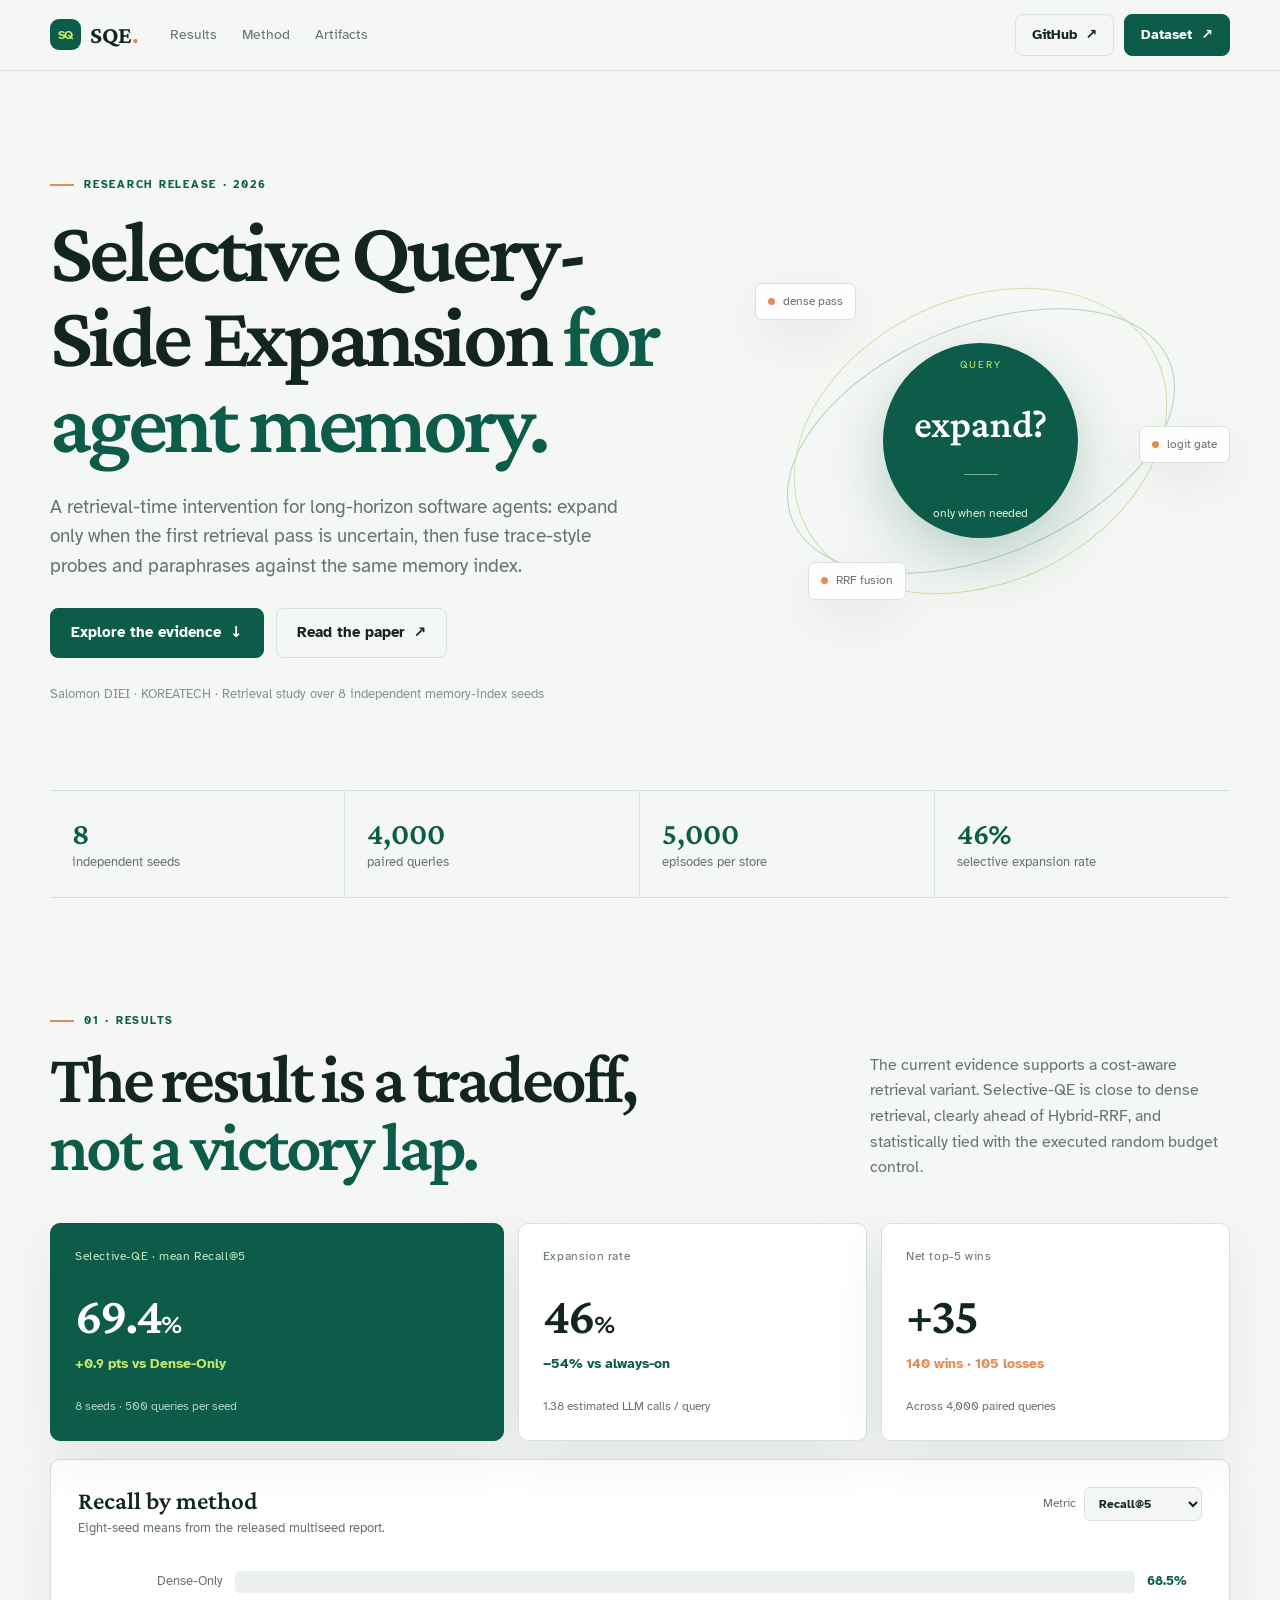
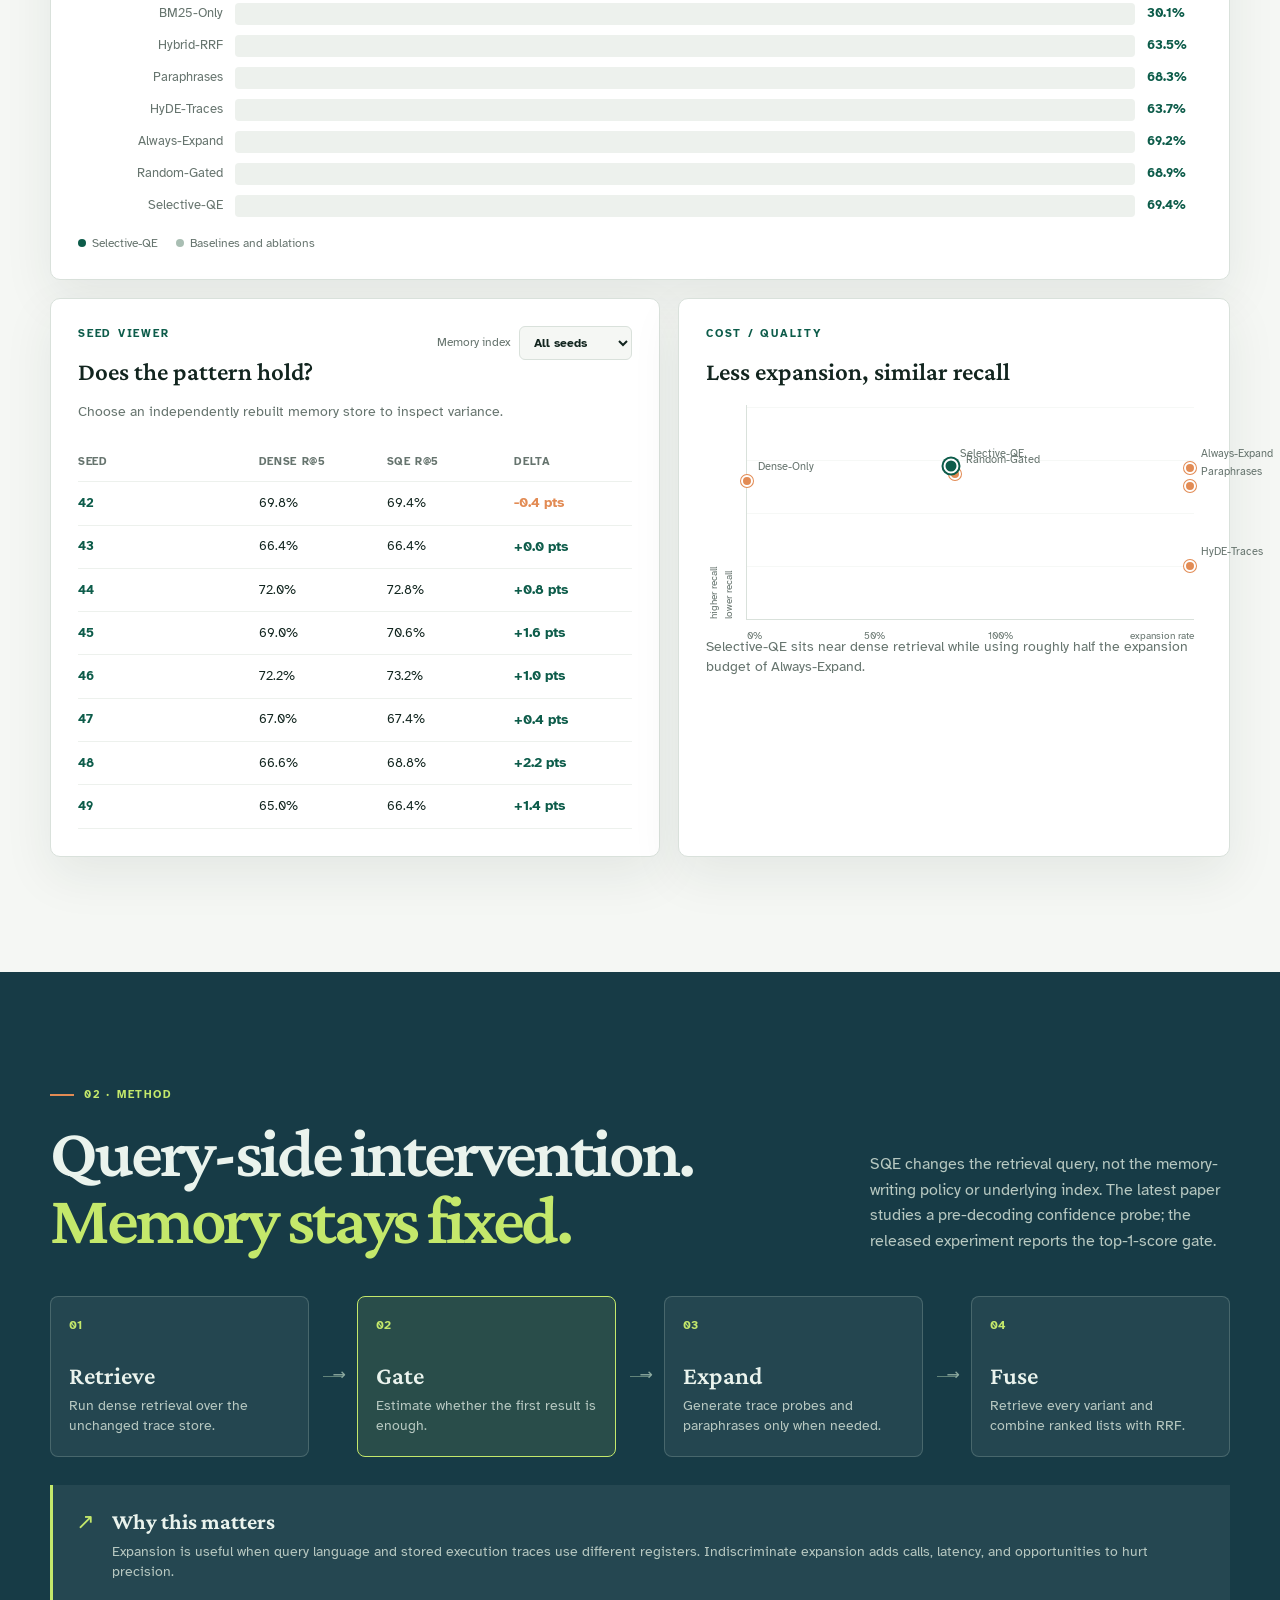
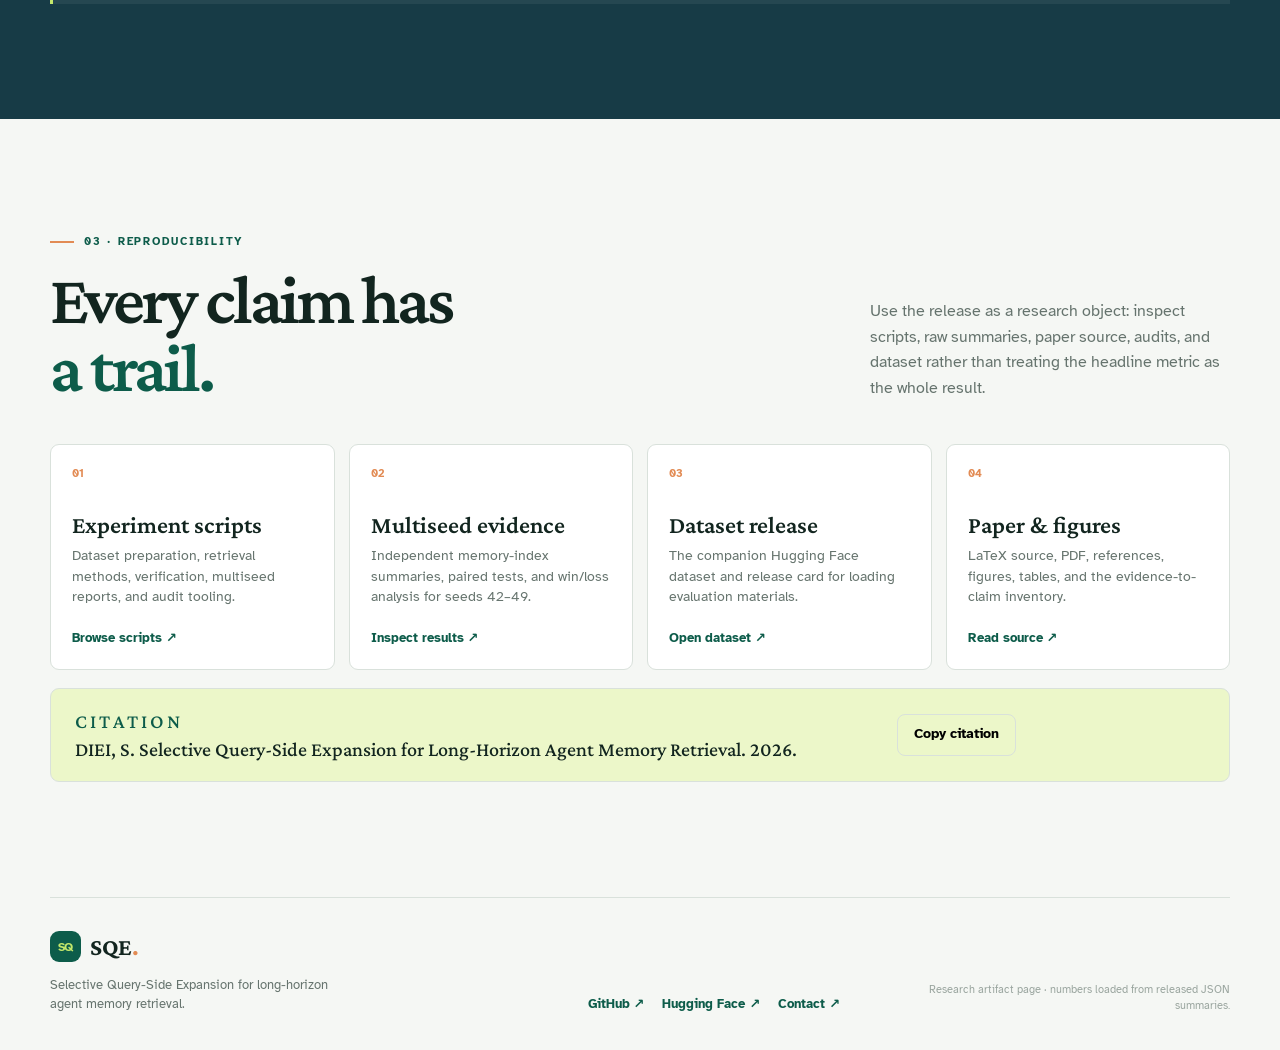
==== site/index.html @ 94b9aa63 "Add interactive SQE research page and release docs" ====
<!doctype html>
<html lang="en">
<head>
<meta charset="utf-8"><meta name="viewport" content="width=device-width, initial-scale=1">
<meta name="description" content="Interactive results for Selective Query-Side Expansion in long-horizon agent memory retrieval.">
<title>SQE — Selective Query-Side Expansion</title>
<link rel="preconnect" href="https://fonts.googleapis.com"><link rel="preconnect" href="https://fonts.gstatic.com" crossorigin>
<link href="https://fonts.googleapis.com/css2?family=Atkinson+Hyperlegible:wght@400;700&family=Crimson+Pro:wght@500;600;700&display=swap" rel="stylesheet"><link rel="stylesheet" href="./styles.css">
</head>
<body>
<header class="topbar"><a class="brand" href="#top"><span class="brand-mark">SQ</span><span>SQE<span class="brand-dot">.</span></span></a><nav class="nav" aria-label="Primary navigation"><a href="#results">Results</a><a href="#method">Method</a><a href="#artifacts">Artifacts</a></nav><div class="top-actions"><a class="button button-quiet" href="https://github.com/Salomondiei08/sqe-experiment" target="_blank" rel="noreferrer">GitHub <span>↗</span></a><a class="button button-solid" href="https://huggingface.co/datasets/TheReinventGuy/sqe-experiment" target="_blank" rel="noreferrer">Dataset <span>↗</span></a></div></header>
<main id="top">
<section class="hero section-shell"><div class="hero-copy"><p class="eyebrow"><span class="eyebrow-line"></span>RESEARCH RELEASE · 2026</p><h1>Selective Query-Side Expansion <em>for agent memory.</em></h1><p class="hero-lede">A retrieval-time intervention for long-horizon software agents: expand only when the first retrieval pass is uncertain, then fuse trace-style probes and paraphrases against the same memory index.</p><div class="hero-actions"><a class="button button-solid button-large" href="#results">Explore the evidence <span>↓</span></a><a class="button button-outline button-large" href="./assets/sqe-paper.pdf" target="_blank">Read the paper <span>↗</span></a></div><p class="author-line">Salomon DIEI · KOREATECH · Retrieval study over 8 independent memory-index seeds</p></div><div class="hero-visual" aria-label="SQE method overview"><div class="visual-orbit orbit-one"></div><div class="visual-orbit orbit-two"></div><div class="visual-core"><span class="core-kicker">QUERY</span><strong>expand?</strong><span class="core-rule"></span><span class="core-answer">only when needed</span></div><div class="signal signal-a"><span class="signal-dot"></span>dense pass</div><div class="signal signal-b"><span class="signal-dot"></span>logit gate</div><div class="signal signal-c"><span class="signal-dot"></span>RRF fusion</div></div></section>
<section class="evidence-strip section-shell" aria-label="Study facts"><div><strong>8</strong><span>independent seeds</span></div><div><strong>4,000</strong><span>paired queries</span></div><div><strong>5,000</strong><span>episodes per store</span></div><div><strong>46%</strong><span>selective expansion rate</span></div></section>
<section id="results" class="section-shell section-block"><div class="section-heading"><div><p class="eyebrow"><span class="eyebrow-line"></span>01 · RESULTS</p><h2>The result is a tradeoff,<br><em>not a victory lap.</em></h2></div><p class="section-note">The current evidence supports a cost-aware retrieval variant. Selective-QE is close to dense retrieval, clearly ahead of Hybrid-RRF, and statistically tied with the executed random budget control.</p></div><div class="result-grid"><article class="metric-card metric-featured"><div class="metric-label">Selective-QE · mean Recall@5</div><div class="metric-value">69.4<span>%</span></div><div class="metric-delta">+0.9 pts vs Dense-Only</div><div class="metric-foot">8 seeds · 500 queries per seed</div></article><article class="metric-card"><div class="metric-label">Expansion rate</div><div class="metric-value">46<span>%</span></div><div class="metric-delta green">−54% vs always-on</div><div class="metric-foot">1.38 estimated LLM calls / query</div></article><article class="metric-card"><div class="metric-label">Net top-5 wins</div><div class="metric-value">+35</div><div class="metric-delta">140 wins · 105 losses</div><div class="metric-foot">Across 4,000 paired queries</div></article></div><div class="chart-card"><div class="chart-toolbar"><div><h3>Recall by method</h3><p>Eight-seed means from the released multiseed report.</p></div><label class="select-label" for="metric-select">Metric<select id="metric-select"><option value="recall@5">Recall@5</option><option value="recall@1">Recall@1</option><option value="recall@10">Recall@10</option><option value="mrr">MRR</option></select></label></div><div id="method-chart" class="method-chart" role="img" aria-label="Method comparison chart"></div><div class="chart-legend"><span><i class="legend-dot highlight"></i>Selective-QE</span><span><i class="legend-dot baseline"></i>Baselines and ablations</span></div></div><div class="split-grid"><article class="panel"><div class="panel-heading"><div><p class="eyebrow">SEED VIEWER</p><h3>Does the pattern hold?</h3></div><label class="select-label" for="seed-select">Memory index<select id="seed-select"><option value="all">All seeds</option><option>42</option><option>43</option><option>44</option><option>45</option><option>46</option><option>47</option><option>48</option><option>49</option></select></label></div><p class="panel-copy">Choose an independently rebuilt memory store to inspect variance.</p><div id="seed-table" class="seed-table"></div></article><article class="panel"><div class="panel-heading"><div><p class="eyebrow">COST / QUALITY</p><h3>Less expansion, similar recall</h3></div></div><div class="cost-visual"><div class="cost-axis-y"><span>higher recall</span><span>lower recall</span></div><div id="cost-plot" class="cost-plot"></div><div class="cost-axis-x"><span>0%</span><span>50%</span><span>100%</span><span>expansion rate</span></div></div><p class="panel-copy">Selective-QE sits near dense retrieval while using roughly half the expansion budget of Always-Expand.</p></article></div></section>
<section id="method" class="method-band section-block"><div class="section-shell"><div class="section-heading"><div><p class="eyebrow"><span class="eyebrow-line"></span>02 · METHOD</p><h2>Query-side intervention.<br><em>Memory stays fixed.</em></h2></div><p class="section-note">SQE changes the retrieval query, not the memory-writing policy or underlying index. The latest paper studies a pre-decoding confidence probe; the released experiment reports the top-1-score gate.</p></div><div class="pipeline"><div class="pipeline-step"><span class="step-number">01</span><h3>Retrieve</h3><p>Run dense retrieval over the unchanged trace store.</p></div><div class="pipeline-connector"></div><div class="pipeline-step active"><span class="step-number">02</span><h3>Gate</h3><p>Estimate whether the first result is enough.</p></div><div class="pipeline-connector"></div><div class="pipeline-step"><span class="step-number">03</span><h3>Expand</h3><p>Generate trace probes and paraphrases only when needed.</p></div><div class="pipeline-connector"></div><div class="pipeline-step"><span class="step-number">04</span><h3>Fuse</h3><p>Retrieve every variant and combine ranked lists with RRF.</p></div></div><div class="method-callout"><div class="callout-mark">↗</div><div><strong>Why this matters</strong><p>Expansion is useful when query language and stored execution traces use different registers. Indiscriminate expansion adds calls, latency, and opportunities to hurt precision.</p></div></div></div></section>
<section id="artifacts" class="section-shell section-block"><div class="section-heading"><div><p class="eyebrow"><span class="eyebrow-line"></span>03 · REPRODUCIBILITY</p><h2>Every claim has<br><em>a trail.</em></h2></div><p class="section-note">Use the release as a research object: inspect scripts, raw summaries, paper source, audits, and dataset rather than treating the headline metric as the whole result.</p></div><div class="artifact-grid"><a class="artifact-card" href="https://github.com/Salomondiei08/sqe-experiment/tree/main/scripts" target="_blank" rel="noreferrer"><span class="artifact-index">01</span><h3>Experiment scripts</h3><p>Dataset preparation, retrieval methods, verification, multiseed reports, and audit tooling.</p><span class="artifact-link">Browse scripts ↗</span></a><a class="artifact-card" href="https://github.com/Salomondiei08/sqe-experiment/tree/main/results_multiseed" target="_blank" rel="noreferrer"><span class="artifact-index">02</span><h3>Multiseed evidence</h3><p>Independent memory-index summaries, paired tests, and win/loss analysis for seeds 42–49.</p><span class="artifact-link">Inspect results ↗</span></a><a class="artifact-card" href="https://huggingface.co/datasets/TheReinventGuy/sqe-experiment" target="_blank" rel="noreferrer"><span class="artifact-index">03</span><h3>Dataset release</h3><p>The companion Hugging Face dataset and release card for loading evaluation materials.</p><span class="artifact-link">Open dataset ↗</span></a><a class="artifact-card" href="https://github.com/Salomondiei08/sqe-experiment/tree/main/paper" target="_blank" rel="noreferrer"><span class="artifact-index">04</span><h3>Paper & figures</h3><p>LaTeX source, PDF, references, figures, tables, and the evidence-to-claim inventory.</p><span class="artifact-link">Read source ↗</span></a></div><div class="citation-card"><div><p class="eyebrow">CITATION</p><p id="citation">DIEI, S. Selective Query-Side Expansion for Long-Horizon Agent Memory Retrieval. 2026.</p></div><button class="button button-outline" id="copy-citation" type="button">Copy citation</button><span class="copy-status" id="copy-status" role="status"></span></div></section>
</main>
<footer class="footer section-shell"><div><a class="brand" href="#top"><span class="brand-mark">SQ</span><span>SQE<span class="brand-dot">.</span></span></a><p>Selective Query-Side Expansion for long-horizon agent memory retrieval.</p></div><div class="footer-links"><a href="https://github.com/Salomondiei08/sqe-experiment" target="_blank" rel="noreferrer">GitHub ↗</a><a href="https://huggingface.co/datasets/TheReinventGuy/sqe-experiment" target="_blank" rel="noreferrer">Hugging Face ↗</a><a href="mailto:salomon@koreatech.ac.kr">Contact ↗</a></div><p class="footer-note">Research artifact page · numbers loaded from released JSON summaries.</p></footer>
<script src="./app.js"></script>
</body></html>
---- site/styles.css ----
:root{--ink:#12251f;--muted:#66746e;--paper:#f5f7f4;--card:#fff;--line:#d9e1db;--green:#0d5c4a;--lime:#c4e86b;--lime-soft:#ecf7c9;--orange:#e28b54;--navy:#173b46;--shadow:0 18px 50px rgba(20,45,38,.08)}*{box-sizing:border-box}html{scroll-behavior:smooth}body{margin:0;background:var(--paper);color:var(--ink);font-family:"Atkinson Hyperlegible",system-ui,sans-serif;line-height:1.45}a{color:inherit;text-decoration:none}button,select{font:inherit}.section-shell{width:min(1180px,calc(100% - 48px));margin:auto}.topbar{position:sticky;top:0;z-index:10;display:flex;align-items:center;gap:32px;padding:14px max(24px,calc((100% - 1180px)/2));background:rgba(245,247,244,.9);border-bottom:1px solid rgba(217,225,219,.8);backdrop-filter:blur(18px)}.brand{display:inline-flex;align-items:center;gap:9px;font-family:"Crimson Pro",serif;font-weight:700;font-size:24px;letter-spacing:-.02em}.brand-mark{display:grid;place-items:center;width:31px;height:31px;border-radius:9px;background:var(--green);color:var(--lime);font:700 12px "Atkinson Hyperlegible",sans-serif;letter-spacing:-.08em}.brand-dot{color:var(--orange)}.nav{display:flex;gap:25px;margin-right:auto;color:var(--muted);font-size:14px}.nav a:hover,.footer-links a:hover{color:var(--green)}.top-actions{display:flex;gap:10px}.button{display:inline-flex;align-items:center;justify-content:center;gap:9px;min-height:42px;padding:9px 16px;border:1px solid var(--line);border-radius:8px;font-size:14px;font-weight:700;cursor:pointer;transition:background .2s,border-color .2s,color .2s,transform .2s}.button:hover{transform:translateY(-1px)}.button-solid{background:var(--green);border-color:var(--green);color:#fff}.button-solid:hover{background:#0a493b}.button-quiet{background:transparent}.button-quiet:hover,.button-outline:hover{border-color:var(--green);color:var(--green)}.button-outline{background:transparent}.button-large{min-height:50px;padding:12px 20px;font-size:15px}.hero{display:grid;grid-template-columns:minmax(0,1.1fr) minmax(360px,.9fr);gap:72px;align-items:center;padding-top:106px;padding-bottom:86px}.eyebrow{display:flex;align-items:center;gap:10px;margin:0 0 16px;color:var(--green);font-size:11px;font-weight:700;letter-spacing:.16em}.eyebrow-line{width:24px;height:2px;background:var(--orange);display:inline-block}.hero h1,h2{font-family:"Crimson Pro",serif;font-weight:600;letter-spacing:-.045em;line-height:.97;margin:0}.hero h1{max-width:740px;font-size:clamp(52px,7vw,88px)}h1 em,h2 em{font-style:normal;color:var(--green)}.hero-lede{max-width:600px;margin:28px 0 27px;color:var(--muted);font-size:19px;line-height:1.55}.hero-actions{display:flex;gap:12px;flex-wrap:wrap}.author-line{margin:27px 0 0;color:#87928d;font-size:13px}.hero-visual{height:430px;position:relative;display:grid;place-items:center}.visual-orbit{position:absolute;border:1px solid #b6d0c0;border-radius:50%;transform:rotate(-23deg)}.orbit-one{width:410px;height:230px}.orbit-two{width:285px;height:390px;transform:rotate(65deg);border-color:#d1dfa6}.visual-core{z-index:2;display:grid;place-items:center;width:195px;height:195px;border-radius:50%;background:var(--green);color:white;box-shadow:0 22px 60px rgba(13,92,74,.25)}.core-kicker{font-size:10px;letter-spacing:.18em;color:var(--lime)}.visual-core strong{font:600 39px "Crimson Pro",serif;line-height:1}.core-rule{width:34px;border-top:1px solid rgba(255,255,255,.45)}.core-answer{font-size:12px;color:#dceccf}.signal{position:absolute;z-index:3;display:flex;align-items:center;gap:8px;padding:9px 12px;border:1px solid var(--line);border-radius:7px;background:rgba(255,255,255,.9);box-shadow:var(--shadow);font-size:12px;color:var(--muted)}.signal-dot{width:7px;height:7px;border-radius:50%;background:var(--orange)}.signal-a{top:57px;left:24px}.signal-b{top:200px;right:0}.signal-c{bottom:56px;left:77px}.evidence-strip{display:grid;grid-template-columns:repeat(4,1fr);border-top:1px solid var(--line);border-bottom:1px solid var(--line)}.evidence-strip div{padding:25px 22px;border-right:1px solid var(--line)}.evidence-strip div:last-child{border:0}.evidence-strip strong{display:block;font:600 31px "Crimson Pro",serif;color:var(--green)}.evidence-strip span{display:block;margin-top:2px;font-size:13px;color:var(--muted)}.section-block{padding-top:115px;padding-bottom:115px}.section-heading{display:grid;grid-template-columns:1fr 360px;gap:60px;align-items:end;margin-bottom:42px}h2{font-size:clamp(43px,5.6vw,70px)}.section-note{margin:0;color:var(--muted);font-size:16px;line-height:1.6}.result-grid{display:grid;grid-template-columns:1.3fr 1fr 1fr;gap:14px;margin-bottom:18px}.metric-card{min-height:190px;padding:24px;border:1px solid var(--line);border-radius:10px;background:var(--card);box-shadow:var(--shadow)}.metric-featured{background:var(--green);color:white;border-color:var(--green)}.metric-label{font-size:12px;color:var(--muted);letter-spacing:.05em}.metric-featured .metric-label{color:#cae7c4}.metric-value{margin:21px 0 10px;font:600 52px "Crimson Pro",serif;letter-spacing:-.04em}.metric-value span{font-size:28px}.metric-delta{font-size:14px;color:var(--orange);font-weight:700}.metric-featured .metric-delta{color:var(--lime)}.metric-delta.green{color:var(--green)}.metric-foot{margin-top:24px;color:var(--muted);font-size:12px}.metric-featured .metric-foot{color:#b5d0c6}.chart-card,.panel{padding:27px;border:1px solid var(--line);border-radius:10px;background:var(--card);box-shadow:var(--shadow)}.chart-toolbar,.panel-heading{display:flex;align-items:flex-start;justify-content:space-between;gap:20px}.chart-toolbar h3,.panel h3{margin:0;font:600 25px "Crimson Pro",serif}.chart-toolbar p{margin:5px 0 0;color:var(--muted);font-size:13px}.select-label{display:flex;align-items:center;gap:8px;color:var(--muted);font-size:12px}.select-label select{padding:8px 28px 8px 10px;border:1px solid var(--line);border-radius:6px;background:var(--paper);color:var(--ink);font-weight:700}.method-chart{display:grid;gap:10px;margin:33px 0 18px}.bar-row{display:grid;grid-template-columns:145px 1fr 55px;align-items:center;gap:12px;font-size:13px}.bar-label{text-align:right;color:var(--muted)}.bar-track{height:22px;background:#edf1ed;border-radius:4px;overflow:hidden}.bar{height:100%;border-radius:4px;background:#a9beb3;transition:width .5s ease}.bar.highlight{background:var(--green)}.bar-value{font-weight:700;color:var(--green)}.chart-legend{display:flex;gap:18px;color:var(--muted);font-size:12px}.legend-dot{display:inline-block;width:8px;height:8px;border-radius:50%;background:#a9beb3;margin-right:6px}.legend-dot.highlight{background:var(--green)}.split-grid{display:grid;grid-template-columns:1.05fr .95fr;gap:18px;margin-top:18px}.panel-copy{margin:17px 0 0;color:var(--muted);font-size:14px}.seed-table{margin-top:21px}.seed-row{display:grid;grid-template-columns:1.45fr repeat(3,1fr);gap:10px;align-items:center;padding:11px 0;border-bottom:1px solid #edf1ed;font-size:13px}.seed-row.head{color:var(--muted);font-size:11px;font-weight:700;letter-spacing:.06em}.seed-row strong{color:var(--green)}.cost-visual{position:relative;height:215px;margin:20px 8px 0 40px;border-left:1px solid var(--line);border-bottom:1px solid var(--line);background:repeating-linear-gradient(to top,transparent 0,transparent 52px,#edf1ed 53px)}.cost-plot{position:absolute;inset:14px 4px 22px 0}.cost-point{position:absolute;width:12px;height:12px;border-radius:50%;background:var(--orange);border:2px solid white;box-shadow:0 0 0 1px var(--orange);transform:translate(-50%,50%);cursor:pointer}.cost-point.highlight{width:15px;height:15px;background:var(--green);box-shadow:0 0 0 2px var(--green)}.cost-point::after{content:attr(data-label);position:absolute;left:15px;bottom:10px;white-space:nowrap;color:var(--muted);font-size:11px}.cost-axis-y{position:absolute;left:-40px;top:0;bottom:0;display:flex;flex-direction:column;justify-content:space-between;color:var(--muted);font-size:10px;writing-mode:vertical-rl;transform:rotate(180deg)}.cost-axis-x{position:absolute;left:0;right:0;bottom:-25px;display:flex;justify-content:space-between;color:var(--muted);font-size:10px}.cost-axis-x span:last-child{margin-left:15px}.method-band{background:var(--navy);color:#eaf3ed}.method-band .eyebrow{color:var(--lime)}.method-band .section-note{color:#b7c8c1}.method-band h2 em{color:var(--lime)}.pipeline{display:flex;align-items:stretch;gap:14px}.pipeline-step{flex:1;padding:20px 18px;border:1px solid rgba(214,235,217,.2);border-radius:8px;background:rgba(255,255,255,.06)}.pipeline-step.active{border-color:var(--lime);background:rgba(196,232,107,.1)}.step-number{display:block;margin-bottom:27px;color:var(--lime);font-size:12px;font-weight:700}.pipeline h3{margin:0 0 7px;font:600 25px "Crimson Pro",serif}.pipeline p{margin:0;color:#b7c8c1;font-size:14px}.pipeline-connector{width:20px;align-self:center;border-top:1px solid #62847a;position:relative}.pipeline-connector::after{content:"→";position:absolute;right:-3px;top:-13px;color:#8daaa0}.method-callout{display:flex;gap:18px;align-items:flex-start;margin-top:28px;padding:21px 23px;border-left:3px solid var(--lime);background:rgba(255,255,255,.06)}.callout-mark{font-size:22px;color:var(--lime)}.method-callout strong{font-family:"Crimson Pro",serif;font-size:22px}.method-callout p{margin:4px 0 0;color:#b7c8c1;font-size:14px}.artifact-grid{display:grid;grid-template-columns:repeat(4,1fr);gap:14px}.artifact-card{display:flex;flex-direction:column;min-height:226px;padding:21px;border:1px solid var(--line);border-radius:9px;background:var(--card);transition:border-color .2s,transform .2s}.artifact-card:hover{border-color:var(--green);transform:translateY(-3px)}.artifact-index{color:var(--orange);font-size:11px;font-weight:700}.artifact-card h3{margin:30px 0 8px;font:600 24px "Crimson Pro",serif}.artifact-card p{margin:0;color:var(--muted);font-size:14px}.artifact-link{margin-top:auto;padding-top:18px;color:var(--green);font-size:13px;font-weight:700}.citation-card{display:flex;align-items:center;justify-content:space-between;gap:22px;margin-top:18px;padding:21px 24px;border:1px solid var(--line);border-radius:9px;background:var(--lime-soft)}.citation-card .eyebrow{margin-bottom:6px}.citation-card p{margin:0;font:500 20px "Crimson Pro",serif}.copy-status{min-width:90px;color:var(--green);font-size:12px}.footer{display:grid;grid-template-columns:1.3fr 1fr auto;gap:30px;align-items:end;padding-top:32px;padding-bottom:36px;border-top:1px solid var(--line)}.footer p{max-width:310px;margin:12px 0 0;color:var(--muted);font-size:13px}.footer-links{display:flex;justify-content:center;gap:18px;color:var(--green);font-size:13px;font-weight:700}.footer-note{text-align:right!important;color:#9aa59f!important;font-size:11px!important}@media(max-width:900px){.hero{grid-template-columns:1fr;gap:35px;padding-top:70px}.hero-visual{height:330px;max-width:520px}.hero h1{font-size:clamp(48px,11vw,76px)}.section-heading{grid-template-columns:1fr;gap:18px}.artifact-grid{grid-template-columns:repeat(2,1fr)}.footer{grid-template-columns:1fr}.footer-links{justify-content:flex-start}.footer-note{text-align:left!important}.pipeline{display:grid;grid-template-columns:1fr 1fr}.pipeline-connector{display:none}.evidence-strip{grid-template-columns:repeat(2,1fr)}.evidence-strip div:nth-child(2){border-right:0}.evidence-strip div:nth-child(-n+2){border-bottom:1px solid var(--line)}}@media(max-width:640px){.section-shell{width:min(100% - 30px,1180px)}.topbar{padding:12px 15px;gap:14px}.nav{display:none}.top-actions{margin-left:auto}.top-actions .button-quiet{display:none}.hero{padding-top:50px;padding-bottom:55px}.hero-visual{height:280px;transform:scale(.9);transform-origin:center}.signal-a{left:4px}.signal-b{right:-4px}.signal-c{left:32px}.evidence-strip strong{font-size:26px}.evidence-strip div{padding:19px 15px}.section-block{padding-top:76px;padding-bottom:76px}.result-grid,.split-grid{grid-template-columns:1fr}.metric-card{min-height:155px}.metric-value{margin-top:13px;font-size:46px}.bar-row{grid-template-columns:105px 1fr 45px;gap:8px;font-size:12px}.bar-label{white-space:normal}.chart-card,.panel{padding:19px}.chart-toolbar,.panel-heading{align-items:flex-start;flex-direction:column}.select-label{width:100%;justify-content:space-between}.select-label select{flex:1}.artifact-grid{grid-template-columns:1fr}.pipeline{grid-template-columns:1fr}.pipeline-step{min-height:145px}.citation-card{align-items:flex-start;flex-direction:column}.footer-links{flex-wrap:wrap}.hero-actions{width:100%}.hero-actions .button{flex:1}.author-line{font-size:12px}}@media(prefers-reduced-motion:reduce){*,*::before,*::after{scroll-behavior:auto!important;transition:none!important}}
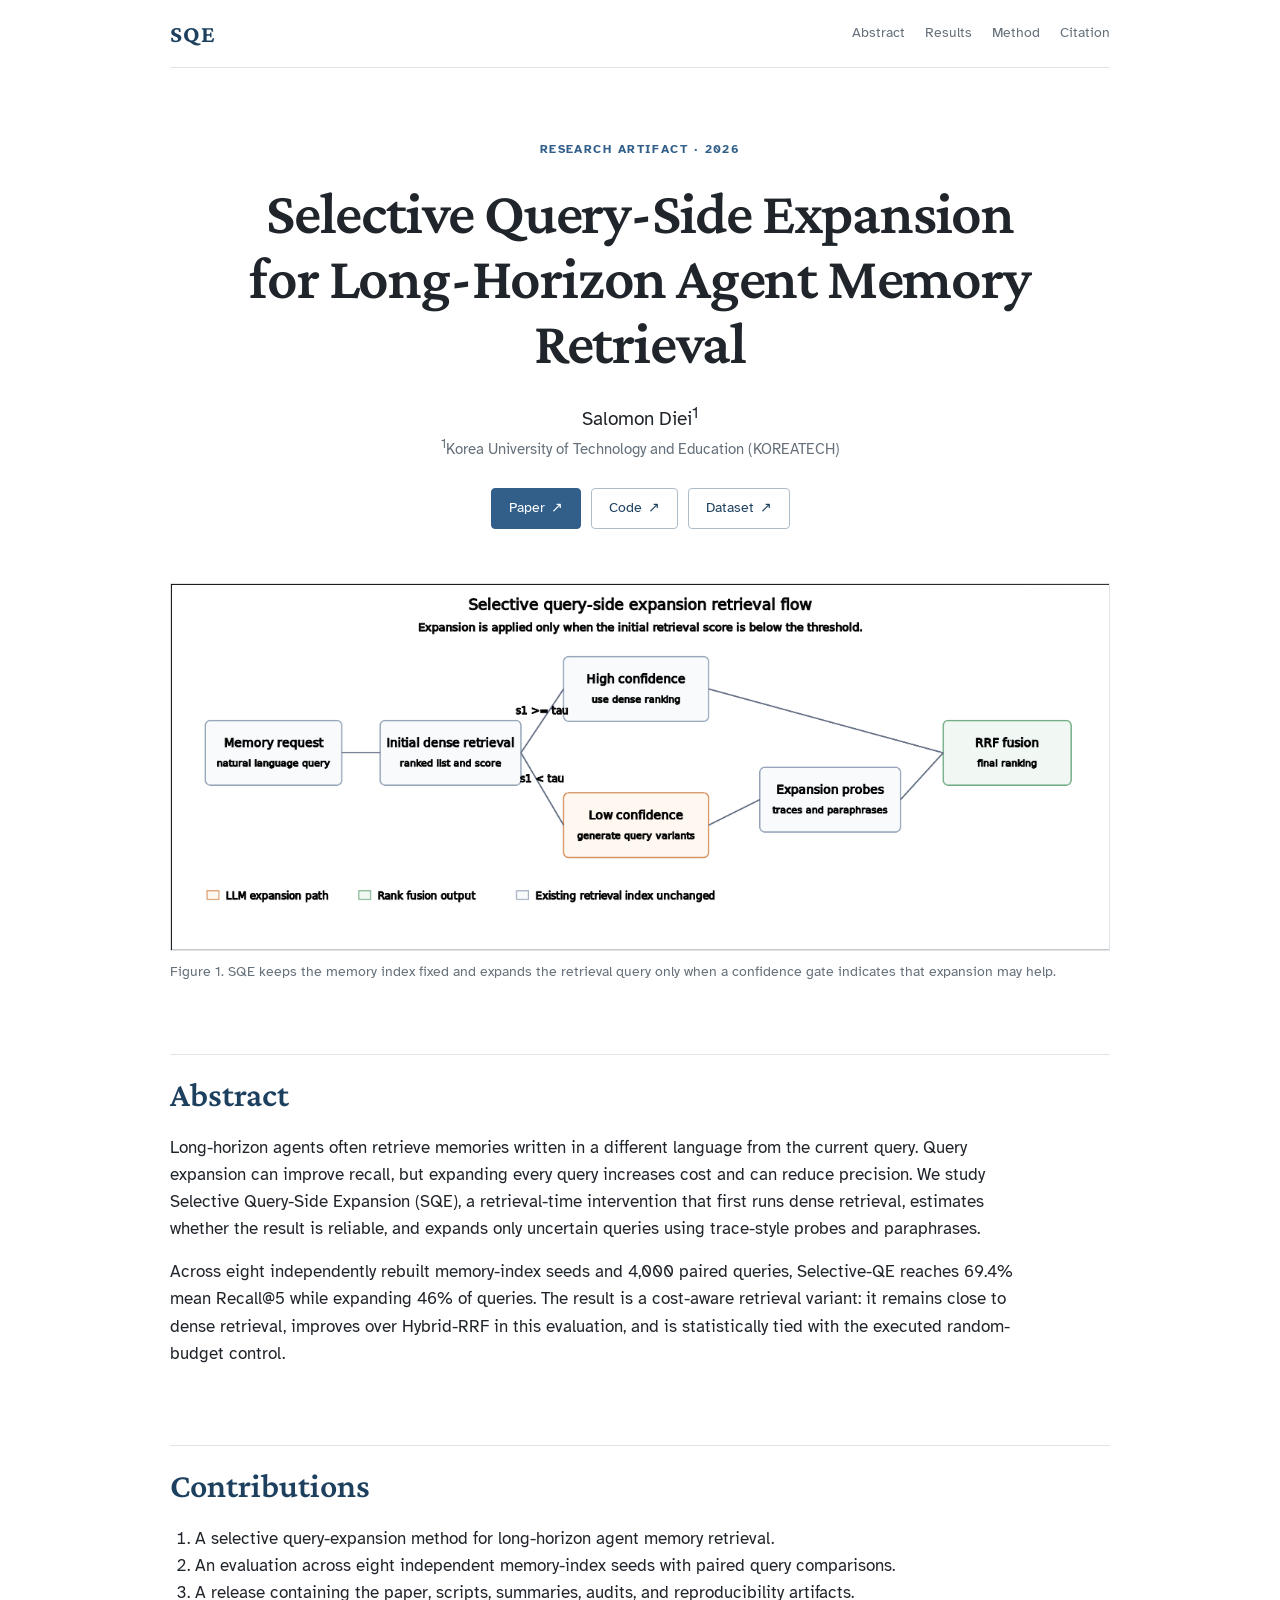
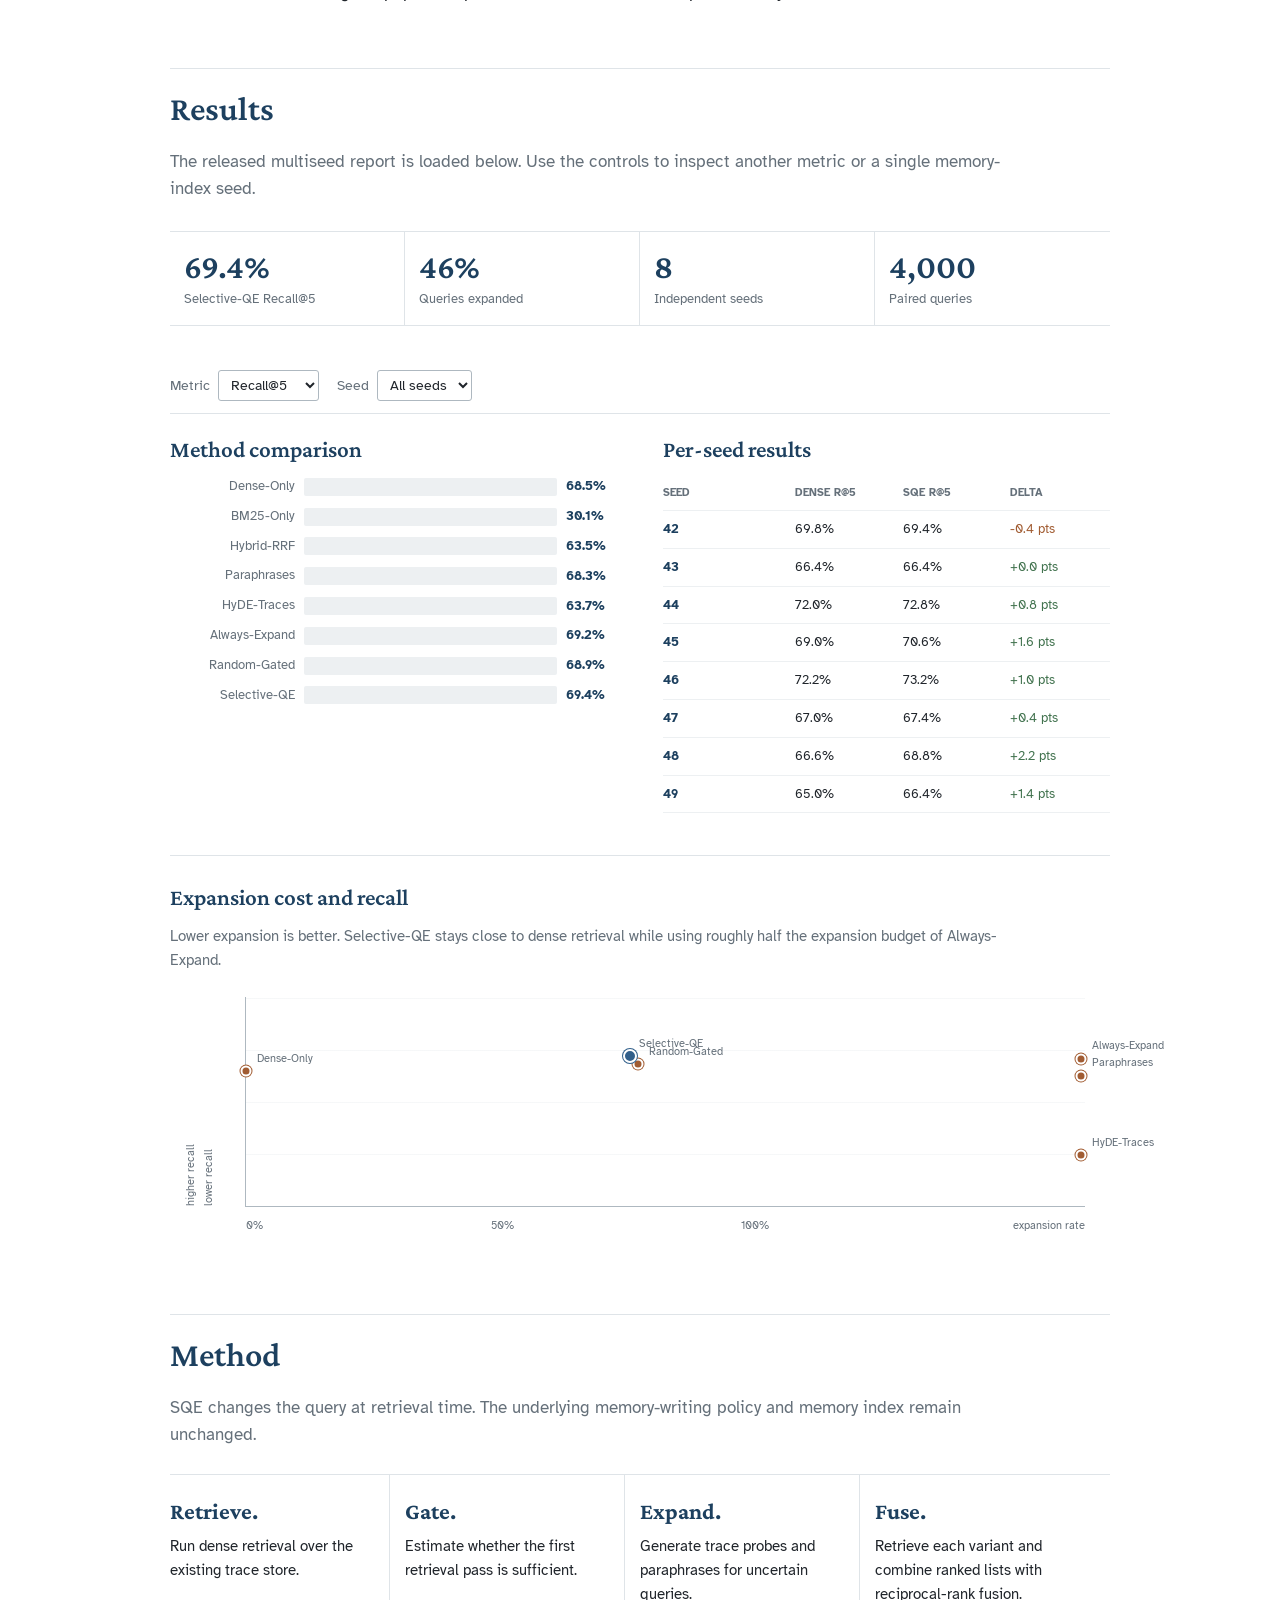
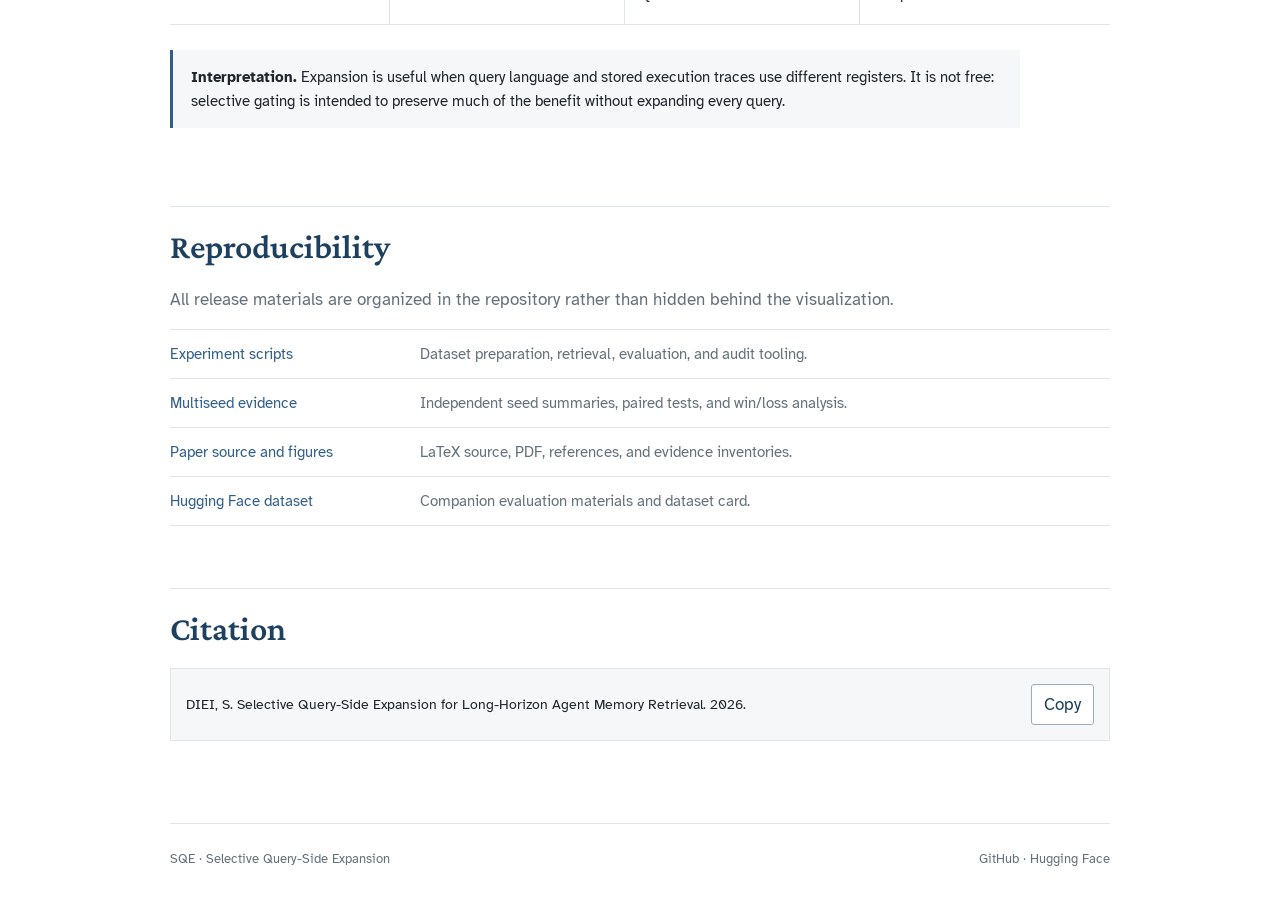
==== commit ebf03da8: "Simplify academic research page design" ====
--- a/site/index.html
+++ b/site/index.html
@@ -1,21 +1,27 @@
 <!doctype html>
 <html lang="en">
 <head>
-<meta charset="utf-8"><meta name="viewport" content="width=device-width, initial-scale=1">
-<meta name="description" content="Interactive results for Selective Query-Side Expansion in long-horizon agent memory retrieval.">
-<title>SQE — Selective Query-Side Expansion</title>
-<link rel="preconnect" href="https://fonts.googleapis.com"><link rel="preconnect" href="https://fonts.gstatic.com" crossorigin>
-<link href="https://fonts.googleapis.com/css2?family=Atkinson+Hyperlegible:wght@400;700&family=Crimson+Pro:wght@500;600;700&display=swap" rel="stylesheet"><link rel="stylesheet" href="./styles.css">
+<meta charset="utf-8">
+<meta name="viewport" content="width=device-width, initial-scale=1">
+<meta name="description" content="Selective Query-Side Expansion for long-horizon agent memory retrieval.">
+<title>Selective Query-Side Expansion for Agent Memory</title>
+<link rel="preconnect" href="https://fonts.googleapis.com">
+<link rel="preconnect" href="https://fonts.gstatic.com" crossorigin>
+<link href="https://fonts.googleapis.com/css2?family=Atkinson+Hyperlegible:wght@400;700&family=Crimson+Pro:wght@400;500;600;700&display=swap" rel="stylesheet">
+<link rel="stylesheet" href="./styles.css">
 </head>
 <body>
-<header class="topbar"><a class="brand" href="#top"><span class="brand-mark">SQ</span><span>SQE<span class="brand-dot">.</span></span></a><nav class="nav" aria-label="Primary navigation"><a href="#results">Results</a><a href="#method">Method</a><a href="#artifacts">Artifacts</a></nav><div class="top-actions"><a class="button button-quiet" href="https://github.com/Salomondiei08/sqe-experiment" target="_blank" rel="noreferrer">GitHub <span>↗</span></a><a class="button button-solid" href="https://huggingface.co/datasets/TheReinventGuy/sqe-experiment" target="_blank" rel="noreferrer">Dataset <span>↗</span></a></div></header>
-<main id="top">
-<section class="hero section-shell"><div class="hero-copy"><p class="eyebrow"><span class="eyebrow-line"></span>RESEARCH RELEASE · 2026</p><h1>Selective Query-Side Expansion <em>for agent memory.</em></h1><p class="hero-lede">A retrieval-time intervention for long-horizon software agents: expand only when the first retrieval pass is uncertain, then fuse trace-style probes and paraphrases against the same memory index.</p><div class="hero-actions"><a class="button button-solid button-large" href="#results">Explore the evidence <span>↓</span></a><a class="button button-outline button-large" href="./assets/sqe-paper.pdf" target="_blank">Read the paper <span>↗</span></a></div><p class="author-line">Salomon DIEI · KOREATECH · Retrieval study over 8 independent memory-index seeds</p></div><div class="hero-visual" aria-label="SQE method overview"><div class="visual-orbit orbit-one"></div><div class="visual-orbit orbit-two"></div><div class="visual-core"><span class="core-kicker">QUERY</span><strong>expand?</strong><span class="core-rule"></span><span class="core-answer">only when needed</span></div><div class="signal signal-a"><span class="signal-dot"></span>dense pass</div><div class="signal signal-b"><span class="signal-dot"></span>logit gate</div><div class="signal signal-c"><span class="signal-dot"></span>RRF fusion</div></div></section>
-<section class="evidence-strip section-shell" aria-label="Study facts"><div><strong>8</strong><span>independent seeds</span></div><div><strong>4,000</strong><span>paired queries</span></div><div><strong>5,000</strong><span>episodes per store</span></div><div><strong>46%</strong><span>selective expansion rate</span></div></section>
-<section id="results" class="section-shell section-block"><div class="section-heading"><div><p class="eyebrow"><span class="eyebrow-line"></span>01 · RESULTS</p><h2>The result is a tradeoff,<br><em>not a victory lap.</em></h2></div><p class="section-note">The current evidence supports a cost-aware retrieval variant. Selective-QE is close to dense retrieval, clearly ahead of Hybrid-RRF, and statistically tied with the executed random budget control.</p></div><div class="result-grid"><article class="metric-card metric-featured"><div class="metric-label">Selective-QE · mean Recall@5</div><div class="metric-value">69.4<span>%</span></div><div class="metric-delta">+0.9 pts vs Dense-Only</div><div class="metric-foot">8 seeds · 500 queries per seed</div></article><article class="metric-card"><div class="metric-label">Expansion rate</div><div class="metric-value">46<span>%</span></div><div class="metric-delta green">−54% vs always-on</div><div class="metric-foot">1.38 estimated LLM calls / query</div></article><article class="metric-card"><div class="metric-label">Net top-5 wins</div><div class="metric-value">+35</div><div class="metric-delta">140 wins · 105 losses</div><div class="metric-foot">Across 4,000 paired queries</div></article></div><div class="chart-card"><div class="chart-toolbar"><div><h3>Recall by method</h3><p>Eight-seed means from the released multiseed report.</p></div><label class="select-label" for="metric-select">Metric<select id="metric-select"><option value="recall@5">Recall@5</option><option value="recall@1">Recall@1</option><option value="recall@10">Recall@10</option><option value="mrr">MRR</option></select></label></div><div id="method-chart" class="method-chart" role="img" aria-label="Method comparison chart"></div><div class="chart-legend"><span><i class="legend-dot highlight"></i>Selective-QE</span><span><i class="legend-dot baseline"></i>Baselines and ablations</span></div></div><div class="split-grid"><article class="panel"><div class="panel-heading"><div><p class="eyebrow">SEED VIEWER</p><h3>Does the pattern hold?</h3></div><label class="select-label" for="seed-select">Memory index<select id="seed-select"><option value="all">All seeds</option><option>42</option><option>43</option><option>44</option><option>45</option><option>46</option><option>47</option><option>48</option><option>49</option></select></label></div><p class="panel-copy">Choose an independently rebuilt memory store to inspect variance.</p><div id="seed-table" class="seed-table"></div></article><article class="panel"><div class="panel-heading"><div><p class="eyebrow">COST / QUALITY</p><h3>Less expansion, similar recall</h3></div></div><div class="cost-visual"><div class="cost-axis-y"><span>higher recall</span><span>lower recall</span></div><div id="cost-plot" class="cost-plot"></div><div class="cost-axis-x"><span>0%</span><span>50%</span><span>100%</span><span>expansion rate</span></div></div><p class="panel-copy">Selective-QE sits near dense retrieval while using roughly half the expansion budget of Always-Expand.</p></article></div></section>
-<section id="method" class="method-band section-block"><div class="section-shell"><div class="section-heading"><div><p class="eyebrow"><span class="eyebrow-line"></span>02 · METHOD</p><h2>Query-side intervention.<br><em>Memory stays fixed.</em></h2></div><p class="section-note">SQE changes the retrieval query, not the memory-writing policy or underlying index. The latest paper studies a pre-decoding confidence probe; the released experiment reports the top-1-score gate.</p></div><div class="pipeline"><div class="pipeline-step"><span class="step-number">01</span><h3>Retrieve</h3><p>Run dense retrieval over the unchanged trace store.</p></div><div class="pipeline-connector"></div><div class="pipeline-step active"><span class="step-number">02</span><h3>Gate</h3><p>Estimate whether the first result is enough.</p></div><div class="pipeline-connector"></div><div class="pipeline-step"><span class="step-number">03</span><h3>Expand</h3><p>Generate trace probes and paraphrases only when needed.</p></div><div class="pipeline-connector"></div><div class="pipeline-step"><span class="step-number">04</span><h3>Fuse</h3><p>Retrieve every variant and combine ranked lists with RRF.</p></div></div><div class="method-callout"><div class="callout-mark">↗</div><div><strong>Why this matters</strong><p>Expansion is useful when query language and stored execution traces use different registers. Indiscriminate expansion adds calls, latency, and opportunities to hurt precision.</p></div></div></div></section>
-<section id="artifacts" class="section-shell section-block"><div class="section-heading"><div><p class="eyebrow"><span class="eyebrow-line"></span>03 · REPRODUCIBILITY</p><h2>Every claim has<br><em>a trail.</em></h2></div><p class="section-note">Use the release as a research object: inspect scripts, raw summaries, paper source, audits, and dataset rather than treating the headline metric as the whole result.</p></div><div class="artifact-grid"><a class="artifact-card" href="https://github.com/Salomondiei08/sqe-experiment/tree/main/scripts" target="_blank" rel="noreferrer"><span class="artifact-index">01</span><h3>Experiment scripts</h3><p>Dataset preparation, retrieval methods, verification, multiseed reports, and audit tooling.</p><span class="artifact-link">Browse scripts ↗</span></a><a class="artifact-card" href="https://github.com/Salomondiei08/sqe-experiment/tree/main/results_multiseed" target="_blank" rel="noreferrer"><span class="artifact-index">02</span><h3>Multiseed evidence</h3><p>Independent memory-index summaries, paired tests, and win/loss analysis for seeds 42–49.</p><span class="artifact-link">Inspect results ↗</span></a><a class="artifact-card" href="https://huggingface.co/datasets/TheReinventGuy/sqe-experiment" target="_blank" rel="noreferrer"><span class="artifact-index">03</span><h3>Dataset release</h3><p>The companion Hugging Face dataset and release card for loading evaluation materials.</p><span class="artifact-link">Open dataset ↗</span></a><a class="artifact-card" href="https://github.com/Salomondiei08/sqe-experiment/tree/main/paper" target="_blank" rel="noreferrer"><span class="artifact-index">04</span><h3>Paper & figures</h3><p>LaTeX source, PDF, references, figures, tables, and the evidence-to-claim inventory.</p><span class="artifact-link">Read source ↗</span></a></div><div class="citation-card"><div><p class="eyebrow">CITATION</p><p id="citation">DIEI, S. Selective Query-Side Expansion for Long-Horizon Agent Memory Retrieval. 2026.</p></div><button class="button button-outline" id="copy-citation" type="button">Copy citation</button><span class="copy-status" id="copy-status" role="status"></span></div></section>
+<header class="site-header"><a class="site-name" href="#top">SQE</a><nav aria-label="Page navigation"><a href="#abstract">Abstract</a><a href="#results">Results</a><a href="#method">Method</a><a href="#citation-section">Citation</a></nav></header>
+<main id="top" class="page">
+<section class="paper-header"><p class="venue">RESEARCH ARTIFACT · 2026</p><h1>Selective Query-Side Expansion for Long-Horizon Agent Memory Retrieval</h1><p class="authors">Salomon Diei<sup>1</sup></p><p class="affiliation"><sup>1</sup>Korea University of Technology and Education (KOREATECH)</p><div class="paper-links" aria-label="Research links"><a class="link-button primary" href="./assets/sqe-paper.pdf" target="_blank">Paper <span aria-hidden="true">↗</span></a><a class="link-button" href="https://github.com/Salomondiei08/sqe-experiment" target="_blank" rel="noreferrer">Code <span aria-hidden="true">↗</span></a><a class="link-button" href="https://huggingface.co/datasets/TheReinventGuy/sqe-experiment" target="_blank" rel="noreferrer">Dataset <span aria-hidden="true">↗</span></a></div></section>
+<figure class="teaser"><img src="./assets/method_overview.png" alt="Overview of selective query-side expansion"><figcaption>Figure 1. SQE keeps the memory index fixed and expands the retrieval query only when a confidence gate indicates that expansion may help.</figcaption></figure>
+<section id="abstract" class="paper-section"><h2>Abstract</h2><p>Long-horizon agents often retrieve memories written in a different language from the current query. Query expansion can improve recall, but expanding every query increases cost and can reduce precision. We study Selective Query-Side Expansion (SQE), a retrieval-time intervention that first runs dense retrieval, estimates whether the result is reliable, and expands only uncertain queries using trace-style probes and paraphrases.</p><p>Across eight independently rebuilt memory-index seeds and 4,000 paired queries, Selective-QE reaches 69.4% mean Recall@5 while expanding 46% of queries. The result is a cost-aware retrieval variant: it remains close to dense retrieval, improves over Hybrid-RRF in this evaluation, and is statistically tied with the executed random-budget control.</p></section>
+<section class="paper-section contributions"><h2>Contributions</h2><ol><li>A selective query-expansion method for long-horizon agent memory retrieval.</li><li>An evaluation across eight independent memory-index seeds with paired query comparisons.</li><li>A release containing the paper, scripts, summaries, audits, and reproducibility artifacts.</li></ol></section>
+<section id="results" class="paper-section"><h2>Results</h2><p class="section-intro">The released multiseed report is loaded below. Use the controls to inspect another metric or a single memory-index seed.</p><div class="headline-results"><div><strong>69.4%</strong><span>Selective-QE Recall@5</span></div><div><strong>46%</strong><span>Queries expanded</span></div><div><strong>8</strong><span>Independent seeds</span></div><div><strong>4,000</strong><span>Paired queries</span></div></div><div class="results-toolbar"><label for="metric-select">Metric <select id="metric-select"><option value="recall@5">Recall@5</option><option value="recall@1">Recall@1</option><option value="recall@10">Recall@10</option><option value="mrr">MRR</option></select></label><label for="seed-select">Seed <select id="seed-select"><option value="all">All seeds</option><option>42</option><option>43</option><option>44</option><option>45</option><option>46</option><option>47</option><option>48</option><option>49</option></select></label></div><div class="result-columns"><div><h3>Method comparison</h3><div id="method-chart" class="method-chart" role="img" aria-label="Method comparison chart"></div></div><div><h3>Per-seed results</h3><div id="seed-table" class="seed-table"></div></div></div><div class="cost-section"><h3>Expansion cost and recall</h3><p>Lower expansion is better. Selective-QE stays close to dense retrieval while using roughly half the expansion budget of Always-Expand.</p><div class="cost-visual"><div class="cost-axis-y"><span>higher recall</span><span>lower recall</span></div><div id="cost-plot" class="cost-plot"></div><div class="cost-axis-x"><span>0%</span><span>50%</span><span>100%</span><span>expansion rate</span></div></div></div></section>
+<section id="method" class="paper-section"><h2>Method</h2><p class="section-intro">SQE changes the query at retrieval time. The underlying memory-writing policy and memory index remain unchanged.</p><ol class="method-steps"><li><strong>Retrieve.</strong> Run dense retrieval over the existing trace store.</li><li><strong>Gate.</strong> Estimate whether the first retrieval pass is sufficient.</li><li><strong>Expand.</strong> Generate trace probes and paraphrases for uncertain queries.</li><li><strong>Fuse.</strong> Retrieve each variant and combine ranked lists with reciprocal-rank fusion.</li></ol><p class="note"><strong>Interpretation.</strong> Expansion is useful when query language and stored execution traces use different registers. It is not free: selective gating is intended to preserve much of the benefit without expanding every query.</p></section>
+<section class="paper-section artifacts"><h2>Reproducibility</h2><p class="section-intro">All release materials are organized in the repository rather than hidden behind the visualization.</p><ul><li><a href="https://github.com/Salomondiei08/sqe-experiment/tree/main/scripts" target="_blank" rel="noreferrer">Experiment scripts</a><span>Dataset preparation, retrieval, evaluation, and audit tooling.</span></li><li><a href="https://github.com/Salomondiei08/sqe-experiment/tree/main/results/multiseed" target="_blank" rel="noreferrer">Multiseed evidence</a><span>Independent seed summaries, paired tests, and win/loss analysis.</span></li><li><a href="https://github.com/Salomondiei08/sqe-experiment/tree/main/paper" target="_blank" rel="noreferrer">Paper source and figures</a><span>LaTeX source, PDF, references, and evidence inventories.</span></li><li><a href="https://huggingface.co/datasets/TheReinventGuy/sqe-experiment" target="_blank" rel="noreferrer">Hugging Face dataset</a><span>Companion evaluation materials and dataset card.</span></li></ul></section>
+<section id="citation-section" class="paper-section citation-section"><h2>Citation</h2><div class="citation-box"><code id="citation">DIEI, S. Selective Query-Side Expansion for Long-Horizon Agent Memory Retrieval. 2026.</code><button id="copy-citation" type="button">Copy</button></div><span class="copy-status" id="copy-status" role="status"></span></section>
 </main>
-<footer class="footer section-shell"><div><a class="brand" href="#top"><span class="brand-mark">SQ</span><span>SQE<span class="brand-dot">.</span></span></a><p>Selective Query-Side Expansion for long-horizon agent memory retrieval.</p></div><div class="footer-links"><a href="https://github.com/Salomondiei08/sqe-experiment" target="_blank" rel="noreferrer">GitHub ↗</a><a href="https://huggingface.co/datasets/TheReinventGuy/sqe-experiment" target="_blank" rel="noreferrer">Hugging Face ↗</a><a href="mailto:salomon@koreatech.ac.kr">Contact ↗</a></div><p class="footer-note">Research artifact page · numbers loaded from released JSON summaries.</p></footer>
+<footer class="site-footer"><span>SQE · Selective Query-Side Expansion</span><span><a href="https://github.com/Salomondiei08/sqe-experiment" target="_blank" rel="noreferrer">GitHub</a> · <a href="https://huggingface.co/datasets/TheReinventGuy/sqe-experiment" target="_blank" rel="noreferrer">Hugging Face</a></span></footer>
 <script src="./app.js"></script>
 </body></html>
--- a/site/styles.css
+++ b/site/styles.css
@@ -1 +1 @@
-:root{--ink:#12251f;--muted:#66746e;--paper:#f5f7f4;--card:#fff;--line:#d9e1db;--green:#0d5c4a;--lime:#c4e86b;--lime-soft:#ecf7c9;--orange:#e28b54;--navy:#173b46;--shadow:0 18px 50px rgba(20,45,38,.08)}*{box-sizing:border-box}html{scroll-behavior:smooth}body{margin:0;background:var(--paper);color:var(--ink);font-family:"Atkinson Hyperlegible",system-ui,sans-serif;line-height:1.45}a{color:inherit;text-decoration:none}button,select{font:inherit}.section-shell{width:min(1180px,calc(100% - 48px));margin:auto}.topbar{position:sticky;top:0;z-index:10;display:flex;align-items:center;gap:32px;padding:14px max(24px,calc((100% - 1180px)/2));background:rgba(245,247,244,.9);border-bottom:1px solid rgba(217,225,219,.8);backdrop-filter:blur(18px)}.brand{display:inline-flex;align-items:center;gap:9px;font-family:"Crimson Pro",serif;font-weight:700;font-size:24px;letter-spacing:-.02em}.brand-mark{display:grid;place-items:center;width:31px;height:31px;border-radius:9px;background:var(--green);color:var(--lime);font:700 12px "Atkinson Hyperlegible",sans-serif;letter-spacing:-.08em}.brand-dot{color:var(--orange)}.nav{display:flex;gap:25px;margin-right:auto;color:var(--muted);font-size:14px}.nav a:hover,.footer-links a:hover{color:var(--green)}.top-actions{display:flex;gap:10px}.button{display:inline-flex;align-items:center;justify-content:center;gap:9px;min-height:42px;padding:9px 16px;border:1px solid var(--line);border-radius:8px;font-size:14px;font-weight:700;cursor:pointer;transition:background .2s,border-color .2s,color .2s,transform .2s}.button:hover{transform:translateY(-1px)}.button-solid{background:var(--green);border-color:var(--green);color:#fff}.button-solid:hover{background:#0a493b}.button-quiet{background:transparent}.button-quiet:hover,.button-outline:hover{border-color:var(--green);color:var(--green)}.button-outline{background:transparent}.button-large{min-height:50px;padding:12px 20px;font-size:15px}.hero{display:grid;grid-template-columns:minmax(0,1.1fr) minmax(360px,.9fr);gap:72px;align-items:center;padding-top:106px;padding-bottom:86px}.eyebrow{display:flex;align-items:center;gap:10px;margin:0 0 16px;color:var(--green);font-size:11px;font-weight:700;letter-spacing:.16em}.eyebrow-line{width:24px;height:2px;background:var(--orange);display:inline-block}.hero h1,h2{font-family:"Crimson Pro",serif;font-weight:600;letter-spacing:-.045em;line-height:.97;margin:0}.hero h1{max-width:740px;font-size:clamp(52px,7vw,88px)}h1 em,h2 em{font-style:normal;color:var(--green)}.hero-lede{max-width:600px;margin:28px 0 27px;color:var(--muted);font-size:19px;line-height:1.55}.hero-actions{display:flex;gap:12px;flex-wrap:wrap}.author-line{margin:27px 0 0;color:#87928d;font-size:13px}.hero-visual{height:430px;position:relative;display:grid;place-items:center}.visual-orbit{position:absolute;border:1px solid #b6d0c0;border-radius:50%;transform:rotate(-23deg)}.orbit-one{width:410px;height:230px}.orbit-two{width:285px;height:390px;transform:rotate(65deg);border-color:#d1dfa6}.visual-core{z-index:2;display:grid;place-items:center;width:195px;height:195px;border-radius:50%;background:var(--green);color:white;box-shadow:0 22px 60px rgba(13,92,74,.25)}.core-kicker{font-size:10px;letter-spacing:.18em;color:var(--lime)}.visual-core strong{font:600 39px "Crimson Pro",serif;line-height:1}.core-rule{width:34px;border-top:1px solid rgba(255,255,255,.45)}.core-answer{font-size:12px;color:#dceccf}.signal{position:absolute;z-index:3;display:flex;align-items:center;gap:8px;padding:9px 12px;border:1px solid var(--line);border-radius:7px;background:rgba(255,255,255,.9);box-shadow:var(--shadow);font-size:12px;color:var(--muted)}.signal-dot{width:7px;height:7px;border-radius:50%;background:var(--orange)}.signal-a{top:57px;left:24px}.signal-b{top:200px;right:0}.signal-c{bottom:56px;left:77px}.evidence-strip{display:grid;grid-template-columns:repeat(4,1fr);border-top:1px solid var(--line);border-bottom:1px solid var(--line)}.evidence-strip div{padding:25px 22px;border-right:1px solid var(--line)}.evidence-strip div:last-child{border:0}.evidence-strip strong{display:block;font:600 31px "Crimson Pro",serif;color:var(--green)}.evidence-strip span{display:block;margin-top:2px;font-size:13px;color:var(--muted)}.section-block{padding-top:115px;padding-bottom:115px}.section-heading{display:grid;grid-template-columns:1fr 360px;gap:60px;align-items:end;margin-bottom:42px}h2{font-size:clamp(43px,5.6vw,70px)}.section-note{margin:0;color:var(--muted);font-size:16px;line-height:1.6}.result-grid{display:grid;grid-template-columns:1.3fr 1fr 1fr;gap:14px;margin-bottom:18px}.metric-card{min-height:190px;padding:24px;border:1px solid var(--line);border-radius:10px;background:var(--card);box-shadow:var(--shadow)}.metric-featured{background:var(--green);color:white;border-color:var(--green)}.metric-label{font-size:12px;color:var(--muted);letter-spacing:.05em}.metric-featured .metric-label{color:#cae7c4}.metric-value{margin:21px 0 10px;font:600 52px "Crimson Pro",serif;letter-spacing:-.04em}.metric-value span{font-size:28px}.metric-delta{font-size:14px;color:var(--orange);font-weight:700}.metric-featured .metric-delta{color:var(--lime)}.metric-delta.green{color:var(--green)}.metric-foot{margin-top:24px;color:var(--muted);font-size:12px}.metric-featured .metric-foot{color:#b5d0c6}.chart-card,.panel{padding:27px;border:1px solid var(--line);border-radius:10px;background:var(--card);box-shadow:var(--shadow)}.chart-toolbar,.panel-heading{display:flex;align-items:flex-start;justify-content:space-between;gap:20px}.chart-toolbar h3,.panel h3{margin:0;font:600 25px "Crimson Pro",serif}.chart-toolbar p{margin:5px 0 0;color:var(--muted);font-size:13px}.select-label{display:flex;align-items:center;gap:8px;color:var(--muted);font-size:12px}.select-label select{padding:8px 28px 8px 10px;border:1px solid var(--line);border-radius:6px;background:var(--paper);color:var(--ink);font-weight:700}.method-chart{display:grid;gap:10px;margin:33px 0 18px}.bar-row{display:grid;grid-template-columns:145px 1fr 55px;align-items:center;gap:12px;font-size:13px}.bar-label{text-align:right;color:var(--muted)}.bar-track{height:22px;background:#edf1ed;border-radius:4px;overflow:hidden}.bar{height:100%;border-radius:4px;background:#a9beb3;transition:width .5s ease}.bar.highlight{background:var(--green)}.bar-value{font-weight:700;color:var(--green)}.chart-legend{display:flex;gap:18px;color:var(--muted);font-size:12px}.legend-dot{display:inline-block;width:8px;height:8px;border-radius:50%;background:#a9beb3;margin-right:6px}.legend-dot.highlight{background:var(--green)}.split-grid{display:grid;grid-template-columns:1.05fr .95fr;gap:18px;margin-top:18px}.panel-copy{margin:17px 0 0;color:var(--muted);font-size:14px}.seed-table{margin-top:21px}.seed-row{display:grid;grid-template-columns:1.45fr repeat(3,1fr);gap:10px;align-items:center;padding:11px 0;border-bottom:1px solid #edf1ed;font-size:13px}.seed-row.head{color:var(--muted);font-size:11px;font-weight:700;letter-spacing:.06em}.seed-row strong{color:var(--green)}.cost-visual{position:relative;height:215px;margin:20px 8px 0 40px;border-left:1px solid var(--line);border-bottom:1px solid var(--line);background:repeating-linear-gradient(to top,transparent 0,transparent 52px,#edf1ed 53px)}.cost-plot{position:absolute;inset:14px 4px 22px 0}.cost-point{position:absolute;width:12px;height:12px;border-radius:50%;background:var(--orange);border:2px solid white;box-shadow:0 0 0 1px var(--orange);transform:translate(-50%,50%);cursor:pointer}.cost-point.highlight{width:15px;height:15px;background:var(--green);box-shadow:0 0 0 2px var(--green)}.cost-point::after{content:attr(data-label);position:absolute;left:15px;bottom:10px;white-space:nowrap;color:var(--muted);font-size:11px}.cost-axis-y{position:absolute;left:-40px;top:0;bottom:0;display:flex;flex-direction:column;justify-content:space-between;color:var(--muted);font-size:10px;writing-mode:vertical-rl;transform:rotate(180deg)}.cost-axis-x{position:absolute;left:0;right:0;bottom:-25px;display:flex;justify-content:space-between;color:var(--muted);font-size:10px}.cost-axis-x span:last-child{margin-left:15px}.method-band{background:var(--navy);color:#eaf3ed}.method-band .eyebrow{color:var(--lime)}.method-band .section-note{color:#b7c8c1}.method-band h2 em{color:var(--lime)}.pipeline{display:flex;align-items:stretch;gap:14px}.pipeline-step{flex:1;padding:20px 18px;border:1px solid rgba(214,235,217,.2);border-radius:8px;background:rgba(255,255,255,.06)}.pipeline-step.active{border-color:var(--lime);background:rgba(196,232,107,.1)}.step-number{display:block;margin-bottom:27px;color:var(--lime);font-size:12px;font-weight:700}.pipeline h3{margin:0 0 7px;font:600 25px "Crimson Pro",serif}.pipeline p{margin:0;color:#b7c8c1;font-size:14px}.pipeline-connector{width:20px;align-self:center;border-top:1px solid #62847a;position:relative}.pipeline-connector::after{content:"→";position:absolute;right:-3px;top:-13px;color:#8daaa0}.method-callout{display:flex;gap:18px;align-items:flex-start;margin-top:28px;padding:21px 23px;border-left:3px solid var(--lime);background:rgba(255,255,255,.06)}.callout-mark{font-size:22px;color:var(--lime)}.method-callout strong{font-family:"Crimson Pro",serif;font-size:22px}.method-callout p{margin:4px 0 0;color:#b7c8c1;font-size:14px}.artifact-grid{display:grid;grid-template-columns:repeat(4,1fr);gap:14px}.artifact-card{display:flex;flex-direction:column;min-height:226px;padding:21px;border:1px solid var(--line);border-radius:9px;background:var(--card);transition:border-color .2s,transform .2s}.artifact-card:hover{border-color:var(--green);transform:translateY(-3px)}.artifact-index{color:var(--orange);font-size:11px;font-weight:700}.artifact-card h3{margin:30px 0 8px;font:600 24px "Crimson Pro",serif}.artifact-card p{margin:0;color:var(--muted);font-size:14px}.artifact-link{margin-top:auto;padding-top:18px;color:var(--green);font-size:13px;font-weight:700}.citation-card{display:flex;align-items:center;justify-content:space-between;gap:22px;margin-top:18px;padding:21px 24px;border:1px solid var(--line);border-radius:9px;background:var(--lime-soft)}.citation-card .eyebrow{margin-bottom:6px}.citation-card p{margin:0;font:500 20px "Crimson Pro",serif}.copy-status{min-width:90px;color:var(--green);font-size:12px}.footer{display:grid;grid-template-columns:1.3fr 1fr auto;gap:30px;align-items:end;padding-top:32px;padding-bottom:36px;border-top:1px solid var(--line)}.footer p{max-width:310px;margin:12px 0 0;color:var(--muted);font-size:13px}.footer-links{display:flex;justify-content:center;gap:18px;color:var(--green);font-size:13px;font-weight:700}.footer-note{text-align:right!important;color:#9aa59f!important;font-size:11px!important}@media(max-width:900px){.hero{grid-template-columns:1fr;gap:35px;padding-top:70px}.hero-visual{height:330px;max-width:520px}.hero h1{font-size:clamp(48px,11vw,76px)}.section-heading{grid-template-columns:1fr;gap:18px}.artifact-grid{grid-template-columns:repeat(2,1fr)}.footer{grid-template-columns:1fr}.footer-links{justify-content:flex-start}.footer-note{text-align:left!important}.pipeline{display:grid;grid-template-columns:1fr 1fr}.pipeline-connector{display:none}.evidence-strip{grid-template-columns:repeat(2,1fr)}.evidence-strip div:nth-child(2){border-right:0}.evidence-strip div:nth-child(-n+2){border-bottom:1px solid var(--line)}}@media(max-width:640px){.section-shell{width:min(100% - 30px,1180px)}.topbar{padding:12px 15px;gap:14px}.nav{display:none}.top-actions{margin-left:auto}.top-actions .button-quiet{display:none}.hero{padding-top:50px;padding-bottom:55px}.hero-visual{height:280px;transform:scale(.9);transform-origin:center}.signal-a{left:4px}.signal-b{right:-4px}.signal-c{left:32px}.evidence-strip strong{font-size:26px}.evidence-strip div{padding:19px 15px}.section-block{padding-top:76px;padding-bottom:76px}.result-grid,.split-grid{grid-template-columns:1fr}.metric-card{min-height:155px}.metric-value{margin-top:13px;font-size:46px}.bar-row{grid-template-columns:105px 1fr 45px;gap:8px;font-size:12px}.bar-label{white-space:normal}.chart-card,.panel{padding:19px}.chart-toolbar,.panel-heading{align-items:flex-start;flex-direction:column}.select-label{width:100%;justify-content:space-between}.select-label select{flex:1}.artifact-grid{grid-template-columns:1fr}.pipeline{grid-template-columns:1fr}.pipeline-step{min-height:145px}.citation-card{align-items:flex-start;flex-direction:column}.footer-links{flex-wrap:wrap}.hero-actions{width:100%}.hero-actions .button{flex:1}.author-line{font-size:12px}}@media(prefers-reduced-motion:reduce){*,*::before,*::after{scroll-behavior:auto!important;transition:none!important}}
+:root{--ink:#20252b;--muted:#65707a;--blue:#315f8a;--blue-dark:#1d405f;--line:#dfe4e8;--paper:#fff;--soft:#f5f7f8;--max:940px}*{box-sizing:border-box}html{scroll-behavior:smooth}body{margin:0;background:var(--paper);color:var(--ink);font-family:"Atkinson Hyperlegible",Arial,sans-serif;font-size:17px;line-height:1.6}a{color:var(--blue);text-decoration:none}a:hover{text-decoration:underline}button,select{font:inherit}.site-header{width:min(var(--max),calc(100% - 40px));margin:0 auto;padding:20px 0;border-bottom:1px solid var(--line);display:flex;align-items:center;justify-content:space-between}.site-name{font:700 24px "Crimson Pro",serif;color:var(--blue-dark);letter-spacing:.04em}.site-header nav{display:flex;gap:20px;font-size:14px}.site-header nav a{color:var(--muted)}.page{width:min(var(--max),calc(100% - 40px));margin:0 auto}.paper-header{text-align:center;padding:72px 40px 54px}.venue{margin:0 0 22px;color:var(--blue);font-size:12px;font-weight:700;letter-spacing:.12em}.paper-header h1{max-width:820px;margin:0 auto;font:600 clamp(38px,5.4vw,60px)/1.08 "Crimson Pro",Georgia,serif;letter-spacing:-.02em}.authors{margin:25px 0 0;font-size:19px}.affiliation{margin:0;color:var(--muted);font-size:15px}.paper-links{display:flex;justify-content:center;gap:10px;flex-wrap:wrap;margin-top:27px}.link-button{display:inline-flex;align-items:center;gap:6px;padding:8px 17px;border:1px solid #aebdca;border-radius:4px;color:var(--blue-dark);font-size:14px}.link-button:hover{text-decoration:none;background:var(--soft);border-color:var(--blue)}.link-button.primary{background:var(--blue);border-color:var(--blue);color:#fff}.teaser{margin:0 0 70px}.teaser img{display:block;width:100%;max-height:420px;object-fit:contain;background:var(--soft);border:1px solid var(--line)}figcaption{margin-top:10px;color:var(--muted);font-size:14px}.paper-section{padding:0 0 58px;margin-bottom:4px}.paper-section h2{padding-top:20px;margin:0 0 18px;border-top:1px solid var(--line);font:600 34px/1.2 "Crimson Pro",Georgia,serif;color:var(--blue-dark)}.paper-section p{max-width:850px;margin:0 0 16px}.contributions ol{margin:0;padding-left:25px}.section-intro{color:var(--muted)}.headline-results{display:grid;grid-template-columns:repeat(4,1fr);margin:28px 0 32px;border-top:1px solid var(--line);border-bottom:1px solid var(--line)}.headline-results div{padding:18px 14px;border-right:1px solid var(--line)}.headline-results div:last-child{border-right:0}.headline-results strong{display:block;color:var(--blue-dark);font:600 34px/1 "Crimson Pro",serif}.headline-results span{display:block;margin-top:7px;color:var(--muted);font-size:13px;line-height:1.3}.results-toolbar{display:flex;gap:18px;margin:0 0 22px;padding:12px 0;border-bottom:1px solid var(--line)}.results-toolbar label{display:flex;align-items:center;gap:8px;color:var(--muted);font-size:14px}.results-toolbar select{padding:5px 8px;border:1px solid #aeb8c0;border-radius:3px;background:#fff;color:var(--ink)}.result-columns{display:grid;grid-template-columns:1fr 1fr;gap:45px}.result-columns h3,.cost-section h3{margin:0 0 14px;font:600 23px "Crimson Pro",Georgia,serif;color:var(--blue-dark)}.method-chart{display:grid;gap:9px}.bar-row{display:grid;grid-template-columns:125px 1fr 52px;align-items:center;gap:9px;font-size:13px}.bar-label{text-align:right;color:var(--muted);line-height:1.2}.bar-track{height:18px;background:#edf0f2;border-radius:2px;overflow:hidden}.bar{height:100%;background:#91a2af}.bar.highlight{background:var(--blue)}.bar-value{color:var(--blue-dark);font-weight:700}.seed-table{font-size:13px}.seed-row{display:grid;grid-template-columns:1.25fr repeat(3,1fr);gap:8px;padding:8px 0;border-bottom:1px solid #edf0f2}.seed-row.head{color:var(--muted);font-size:11px;font-weight:700}.seed-row strong{color:var(--blue-dark)}.metric-delta{color:#a15c32}.metric-delta.green{color:#42734f}.cost-section{margin-top:42px;padding-top:28px;border-top:1px solid var(--line)}.cost-section p{color:var(--muted);font-size:15px}.cost-visual{position:relative;height:210px;margin:25px 25px 45px 75px;border-left:1px solid #aeb8c0;border-bottom:1px solid #aeb8c0;background:repeating-linear-gradient(to top,transparent 0,transparent 51px,#edf0f2 52px)}.cost-plot{position:absolute;inset:12px 4px 20px 0}.cost-point{position:absolute;width:11px;height:11px;border:2px solid #fff;border-radius:50%;background:#a15c32;box-shadow:0 0 0 1px #a15c32;transform:translate(-50%,50%)}.cost-point.highlight{width:14px;height:14px;background:var(--blue);box-shadow:0 0 0 1px var(--blue)}.cost-point::after{content:attr(data-label);position:absolute;left:14px;bottom:8px;white-space:nowrap;color:var(--muted);font-size:11px}.cost-axis-y{position:absolute;left:-64px;top:0;bottom:0;display:flex;flex-direction:column;justify-content:space-between;color:var(--muted);font-size:11px;writing-mode:vertical-rl;transform:rotate(180deg)}.cost-axis-x{position:absolute;left:0;right:0;bottom:-28px;display:flex;justify-content:space-between;color:var(--muted);font-size:11px}.cost-axis-x span:last-child{margin-left:16px}.method-steps{display:grid;grid-template-columns:repeat(4,1fr);gap:0;margin:25px 0;padding:0;list-style:none;border-top:1px solid var(--line);border-bottom:1px solid var(--line)}.method-steps li{padding:18px 15px 18px 0;margin-right:15px;border-right:1px solid var(--line);font-size:15px}.method-steps li:last-child{border-right:0;margin-right:0}.method-steps strong{display:block;margin-bottom:5px;color:var(--blue-dark);font-family:"Crimson Pro",serif;font-size:23px}.note{margin-top:22px;padding:15px 18px;background:var(--soft);border-left:3px solid var(--blue);font-size:15px}.artifacts ul{list-style:none;margin:0;padding:0;border-top:1px solid var(--line)}.artifacts li{display:grid;grid-template-columns:230px 1fr;gap:20px;padding:12px 0;border-bottom:1px solid var(--line);font-size:15px}.artifacts li span{color:var(--muted)}.citation-box{display:flex;align-items:center;gap:12px;padding:15px;background:var(--soft);border:1px solid var(--line)}.citation-box code{flex:1;color:var(--ink);font:14px/1.5 "Atkinson Hyperlegible",sans-serif;white-space:normal}.citation-box button{padding:6px 12px;border:1px solid #9cabb7;border-radius:3px;background:#fff;color:var(--blue-dark);cursor:pointer}.citation-box button:hover{background:var(--blue);color:#fff}.copy-status{display:block;height:20px;color:#42734f;font-size:13px}.site-footer{width:min(var(--max),calc(100% - 40px));margin:0 auto;padding:25px 0 35px;border-top:1px solid var(--line);display:flex;justify-content:space-between;gap:20px;color:var(--muted);font-size:13px}.site-footer a{color:var(--muted)}@media(max-width:700px){body{font-size:16px}.site-header{width:min(var(--max),calc(100% - 30px))}.site-header nav{display:none}.page{width:min(var(--max),calc(100% - 30px))}.paper-header{padding:52px 8px 42px}.paper-header h1{font-size:38px}.teaser{margin-bottom:52px}.headline-results{grid-template-columns:repeat(2,1fr)}.headline-results div:nth-child(2){border-right:0}.headline-results div:nth-child(-n+2){border-bottom:1px solid var(--line)}.result-columns{grid-template-columns:1fr;gap:38px}.method-steps{grid-template-columns:1fr 1fr}.method-steps li:nth-child(2){border-right:0}.method-steps li:nth-child(-n+2){border-bottom:1px solid var(--line)}.artifacts li{grid-template-columns:1fr;gap:2px}.citation-box{align-items:stretch;flex-direction:column}.site-footer{width:min(var(--max),calc(100% - 30px));flex-direction:column;gap:5px}.bar-row{grid-template-columns:105px 1fr 48px;font-size:12px}}@media(max-width:420px){.headline-results strong{font-size:29px}.method-steps{grid-template-columns:1fr}.method-steps li{border-right:0!important;border-bottom:1px solid var(--line)}.method-steps li:last-child{border-bottom:0}.cost-visual{margin-left:62px}.cost-axis-x span:last-child{display:none}}@media(prefers-reduced-motion:reduce){*,*::before,*::after{scroll-behavior:auto!important;transition:none!important}}
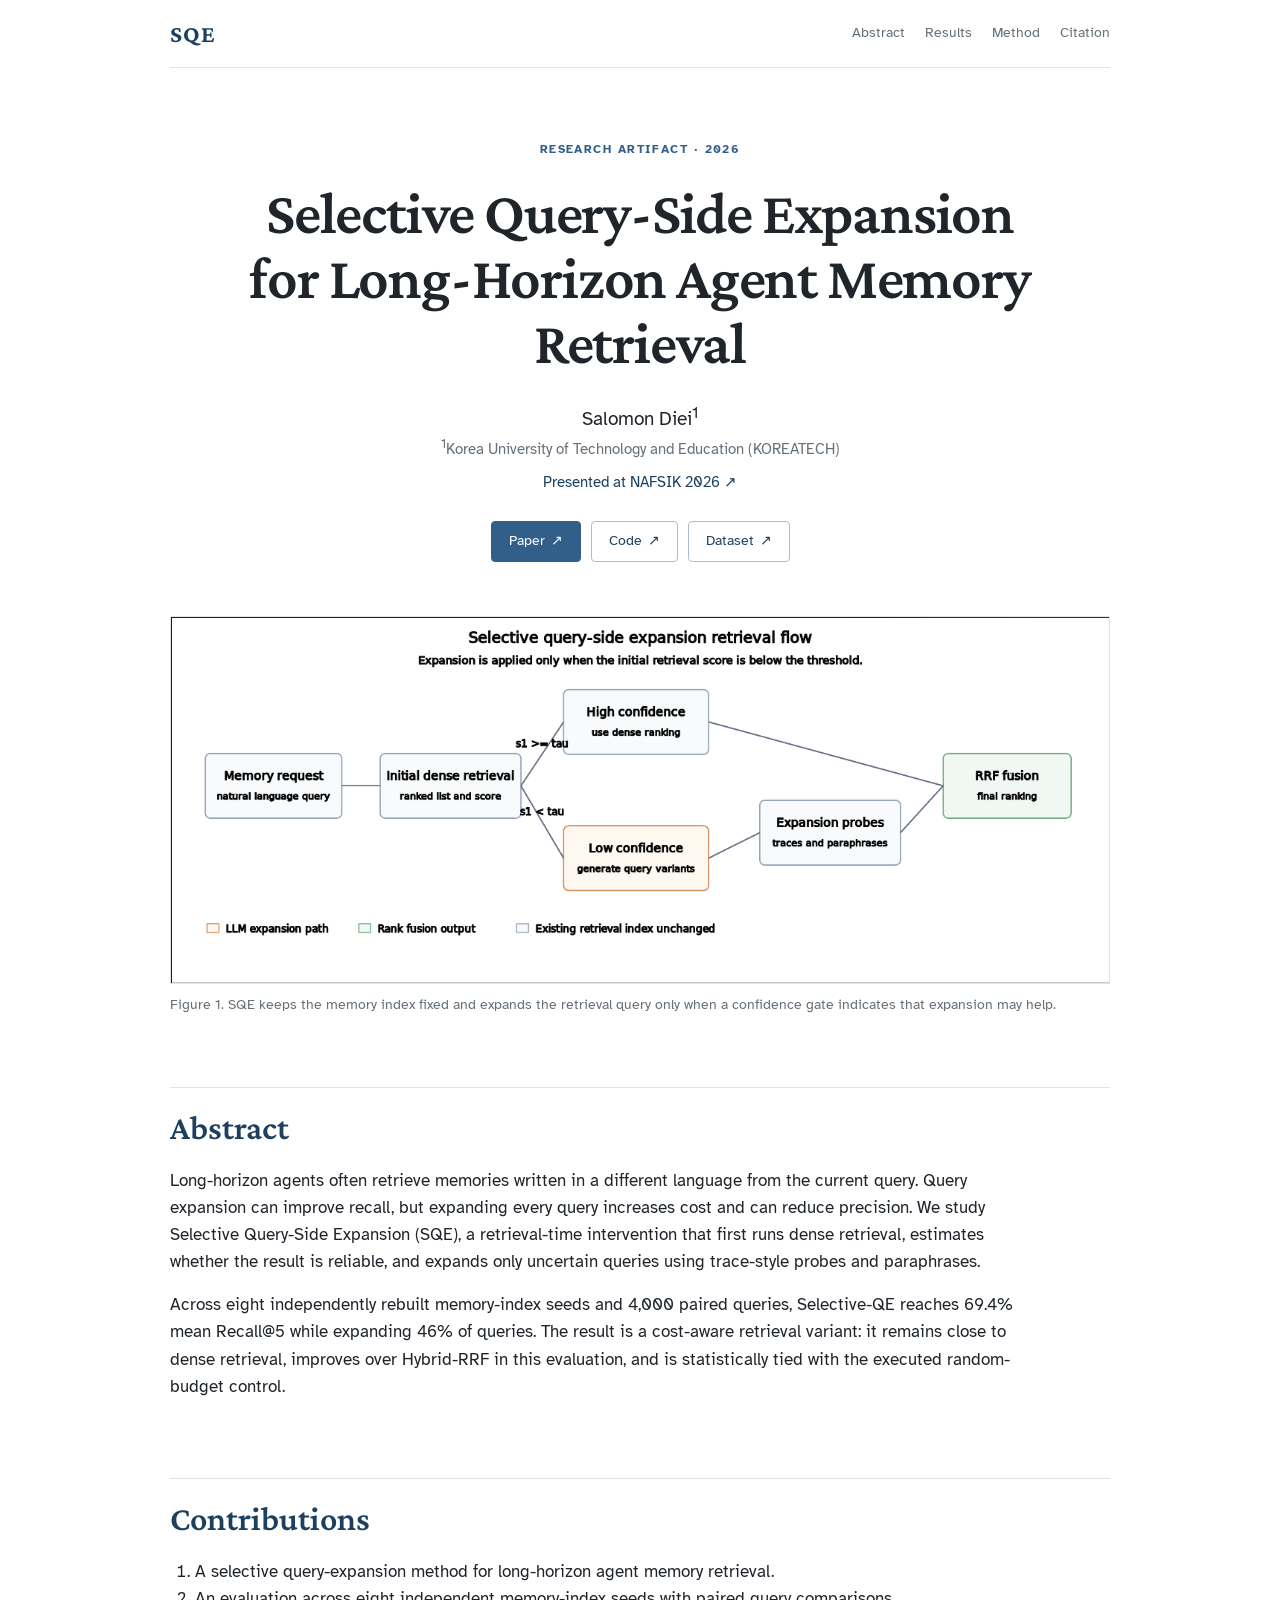
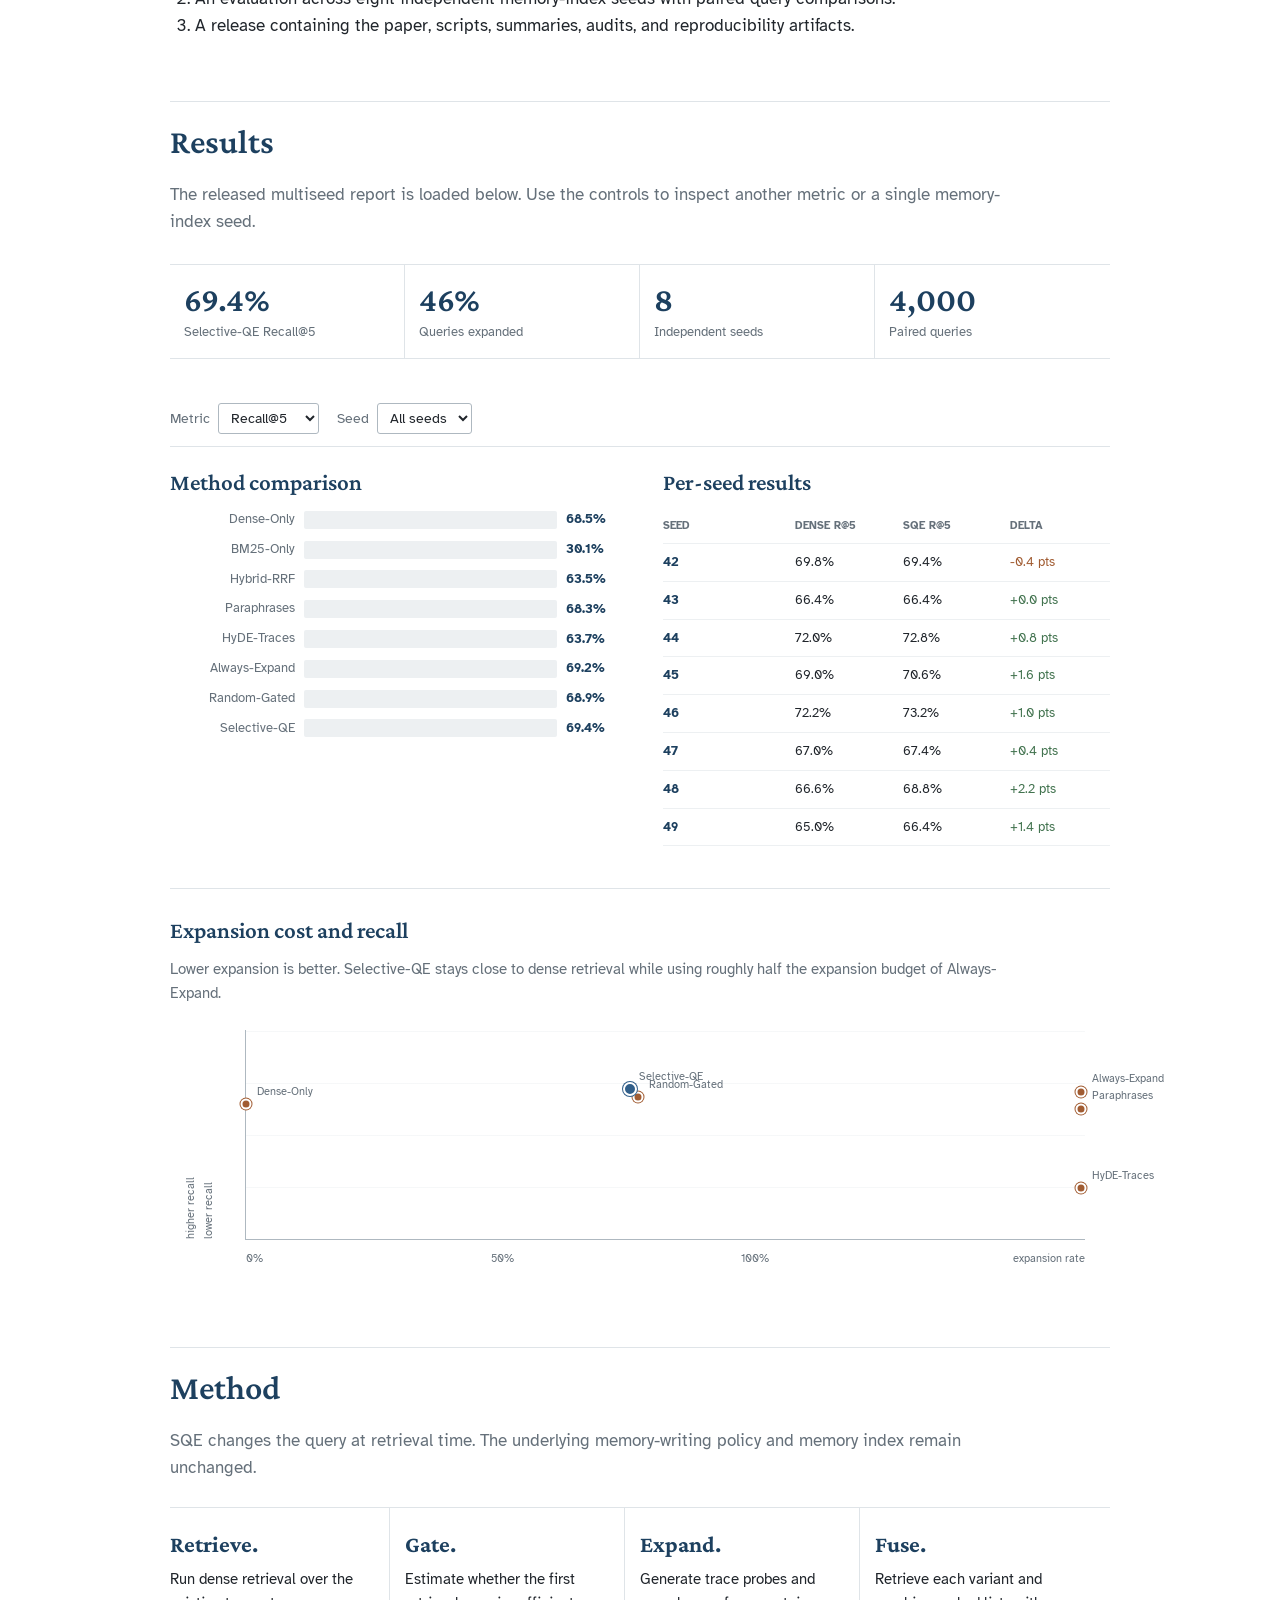
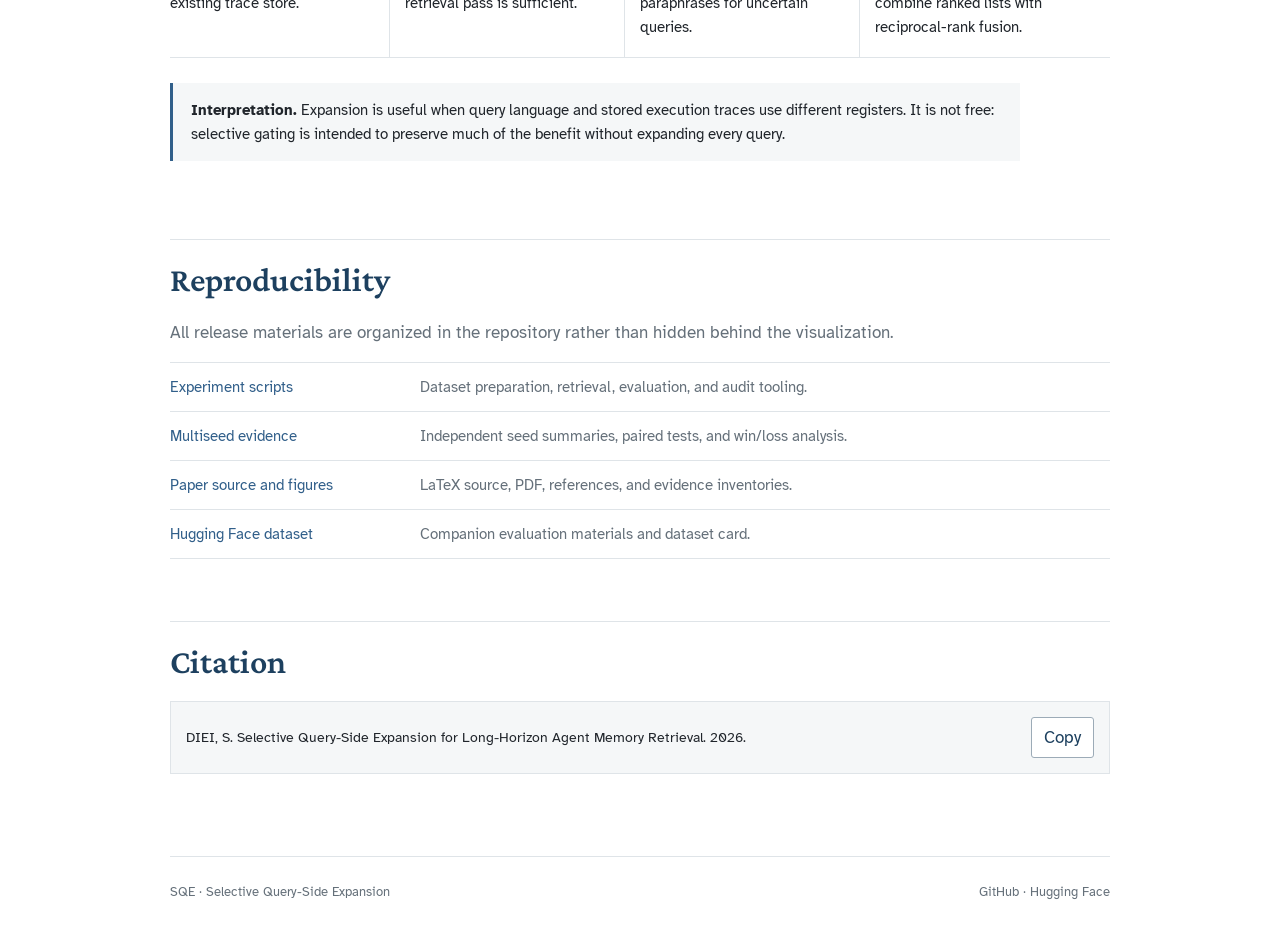
==== commit 138c40f5: "Finalize paper links and NAFSIK presentation metadata" ====
--- a/site/index.html
+++ b/site/index.html
@@ -13,7 +13,7 @@
 <body>
 <header class="site-header"><a class="site-name" href="#top">SQE</a><nav aria-label="Page navigation"><a href="#abstract">Abstract</a><a href="#results">Results</a><a href="#method">Method</a><a href="#citation-section">Citation</a></nav></header>
 <main id="top" class="page">
-<section class="paper-header"><p class="venue">RESEARCH ARTIFACT · 2026</p><h1>Selective Query-Side Expansion for Long-Horizon Agent Memory Retrieval</h1><p class="authors">Salomon Diei<sup>1</sup></p><p class="affiliation"><sup>1</sup>Korea University of Technology and Education (KOREATECH)</p><div class="paper-links" aria-label="Research links"><a class="link-button primary" href="./assets/sqe-paper.pdf" target="_blank">Paper <span aria-hidden="true">↗</span></a><a class="link-button" href="https://github.com/Salomondiei08/sqe-experiment" target="_blank" rel="noreferrer">Code <span aria-hidden="true">↗</span></a><a class="link-button" href="https://huggingface.co/datasets/TheReinventGuy/sqe-experiment" target="_blank" rel="noreferrer">Dataset <span aria-hidden="true">↗</span></a></div></section>
+<section class="paper-header"><p class="venue">RESEARCH ARTIFACT · 2026</p><h1>Selective Query-Side Expansion for Long-Horizon Agent Memory Retrieval</h1><p class="authors">Salomon Diei<sup>1</sup></p><p class="affiliation"><sup>1</sup>Korea University of Technology and Education (KOREATECH)</p><p class="presentation"><a href="https://sites.google.com/view/nafsik?pli=1&amp;authuser=0" target="_blank" rel="noreferrer">Presented at NAFSIK 2026 ↗</a></p><div class="paper-links" aria-label="Research links"><a class="link-button primary" href="./assets/sqe-paper.pdf" target="_blank">Paper <span aria-hidden="true">↗</span></a><a class="link-button" href="https://github.com/Salomondiei08/sqe-experiment" target="_blank" rel="noreferrer">Code <span aria-hidden="true">↗</span></a><a class="link-button" href="https://huggingface.co/datasets/TheReinventGuy/sqe-experiment" target="_blank" rel="noreferrer">Dataset <span aria-hidden="true">↗</span></a></div></section>
 <figure class="teaser"><img src="./assets/method_overview.png" alt="Overview of selective query-side expansion"><figcaption>Figure 1. SQE keeps the memory index fixed and expands the retrieval query only when a confidence gate indicates that expansion may help.</figcaption></figure>
 <section id="abstract" class="paper-section"><h2>Abstract</h2><p>Long-horizon agents often retrieve memories written in a different language from the current query. Query expansion can improve recall, but expanding every query increases cost and can reduce precision. We study Selective Query-Side Expansion (SQE), a retrieval-time intervention that first runs dense retrieval, estimates whether the result is reliable, and expands only uncertain queries using trace-style probes and paraphrases.</p><p>Across eight independently rebuilt memory-index seeds and 4,000 paired queries, Selective-QE reaches 69.4% mean Recall@5 while expanding 46% of queries. The result is a cost-aware retrieval variant: it remains close to dense retrieval, improves over Hybrid-RRF in this evaluation, and is statistically tied with the executed random-budget control.</p></section>
 <section class="paper-section contributions"><h2>Contributions</h2><ol><li>A selective query-expansion method for long-horizon agent memory retrieval.</li><li>An evaluation across eight independent memory-index seeds with paired query comparisons.</li><li>A release containing the paper, scripts, summaries, audits, and reproducibility artifacts.</li></ol></section>
--- a/site/styles.css
+++ b/site/styles.css
@@ -1 +1,2 @@
 :root{--ink:#20252b;--muted:#65707a;--blue:#315f8a;--blue-dark:#1d405f;--line:#dfe4e8;--paper:#fff;--soft:#f5f7f8;--max:940px}*{box-sizing:border-box}html{scroll-behavior:smooth}body{margin:0;background:var(--paper);color:var(--ink);font-family:"Atkinson Hyperlegible",Arial,sans-serif;font-size:17px;line-height:1.6}a{color:var(--blue);text-decoration:none}a:hover{text-decoration:underline}button,select{font:inherit}.site-header{width:min(var(--max),calc(100% - 40px));margin:0 auto;padding:20px 0;border-bottom:1px solid var(--line);display:flex;align-items:center;justify-content:space-between}.site-name{font:700 24px "Crimson Pro",serif;color:var(--blue-dark);letter-spacing:.04em}.site-header nav{display:flex;gap:20px;font-size:14px}.site-header nav a{color:var(--muted)}.page{width:min(var(--max),calc(100% - 40px));margin:0 auto}.paper-header{text-align:center;padding:72px 40px 54px}.venue{margin:0 0 22px;color:var(--blue);font-size:12px;font-weight:700;letter-spacing:.12em}.paper-header h1{max-width:820px;margin:0 auto;font:600 clamp(38px,5.4vw,60px)/1.08 "Crimson Pro",Georgia,serif;letter-spacing:-.02em}.authors{margin:25px 0 0;font-size:19px}.affiliation{margin:0;color:var(--muted);font-size:15px}.paper-links{display:flex;justify-content:center;gap:10px;flex-wrap:wrap;margin-top:27px}.link-button{display:inline-flex;align-items:center;gap:6px;padding:8px 17px;border:1px solid #aebdca;border-radius:4px;color:var(--blue-dark);font-size:14px}.link-button:hover{text-decoration:none;background:var(--soft);border-color:var(--blue)}.link-button.primary{background:var(--blue);border-color:var(--blue);color:#fff}.teaser{margin:0 0 70px}.teaser img{display:block;width:100%;max-height:420px;object-fit:contain;background:var(--soft);border:1px solid var(--line)}figcaption{margin-top:10px;color:var(--muted);font-size:14px}.paper-section{padding:0 0 58px;margin-bottom:4px}.paper-section h2{padding-top:20px;margin:0 0 18px;border-top:1px solid var(--line);font:600 34px/1.2 "Crimson Pro",Georgia,serif;color:var(--blue-dark)}.paper-section p{max-width:850px;margin:0 0 16px}.contributions ol{margin:0;padding-left:25px}.section-intro{color:var(--muted)}.headline-results{display:grid;grid-template-columns:repeat(4,1fr);margin:28px 0 32px;border-top:1px solid var(--line);border-bottom:1px solid var(--line)}.headline-results div{padding:18px 14px;border-right:1px solid var(--line)}.headline-results div:last-child{border-right:0}.headline-results strong{display:block;color:var(--blue-dark);font:600 34px/1 "Crimson Pro",serif}.headline-results span{display:block;margin-top:7px;color:var(--muted);font-size:13px;line-height:1.3}.results-toolbar{display:flex;gap:18px;margin:0 0 22px;padding:12px 0;border-bottom:1px solid var(--line)}.results-toolbar label{display:flex;align-items:center;gap:8px;color:var(--muted);font-size:14px}.results-toolbar select{padding:5px 8px;border:1px solid #aeb8c0;border-radius:3px;background:#fff;color:var(--ink)}.result-columns{display:grid;grid-template-columns:1fr 1fr;gap:45px}.result-columns h3,.cost-section h3{margin:0 0 14px;font:600 23px "Crimson Pro",Georgia,serif;color:var(--blue-dark)}.method-chart{display:grid;gap:9px}.bar-row{display:grid;grid-template-columns:125px 1fr 52px;align-items:center;gap:9px;font-size:13px}.bar-label{text-align:right;color:var(--muted);line-height:1.2}.bar-track{height:18px;background:#edf0f2;border-radius:2px;overflow:hidden}.bar{height:100%;background:#91a2af}.bar.highlight{background:var(--blue)}.bar-value{color:var(--blue-dark);font-weight:700}.seed-table{font-size:13px}.seed-row{display:grid;grid-template-columns:1.25fr repeat(3,1fr);gap:8px;padding:8px 0;border-bottom:1px solid #edf0f2}.seed-row.head{color:var(--muted);font-size:11px;font-weight:700}.seed-row strong{color:var(--blue-dark)}.metric-delta{color:#a15c32}.metric-delta.green{color:#42734f}.cost-section{margin-top:42px;padding-top:28px;border-top:1px solid var(--line)}.cost-section p{color:var(--muted);font-size:15px}.cost-visual{position:relative;height:210px;margin:25px 25px 45px 75px;border-left:1px solid #aeb8c0;border-bottom:1px solid #aeb8c0;background:repeating-linear-gradient(to top,transparent 0,transparent 51px,#edf0f2 52px)}.cost-plot{position:absolute;inset:12px 4px 20px 0}.cost-point{position:absolute;width:11px;height:11px;border:2px solid #fff;border-radius:50%;background:#a15c32;box-shadow:0 0 0 1px #a15c32;transform:translate(-50%,50%)}.cost-point.highlight{width:14px;height:14px;background:var(--blue);box-shadow:0 0 0 1px var(--blue)}.cost-point::after{content:attr(data-label);position:absolute;left:14px;bottom:8px;white-space:nowrap;color:var(--muted);font-size:11px}.cost-axis-y{position:absolute;left:-64px;top:0;bottom:0;display:flex;flex-direction:column;justify-content:space-between;color:var(--muted);font-size:11px;writing-mode:vertical-rl;transform:rotate(180deg)}.cost-axis-x{position:absolute;left:0;right:0;bottom:-28px;display:flex;justify-content:space-between;color:var(--muted);font-size:11px}.cost-axis-x span:last-child{margin-left:16px}.method-steps{display:grid;grid-template-columns:repeat(4,1fr);gap:0;margin:25px 0;padding:0;list-style:none;border-top:1px solid var(--line);border-bottom:1px solid var(--line)}.method-steps li{padding:18px 15px 18px 0;margin-right:15px;border-right:1px solid var(--line);font-size:15px}.method-steps li:last-child{border-right:0;margin-right:0}.method-steps strong{display:block;margin-bottom:5px;color:var(--blue-dark);font-family:"Crimson Pro",serif;font-size:23px}.note{margin-top:22px;padding:15px 18px;background:var(--soft);border-left:3px solid var(--blue);font-size:15px}.artifacts ul{list-style:none;margin:0;padding:0;border-top:1px solid var(--line)}.artifacts li{display:grid;grid-template-columns:230px 1fr;gap:20px;padding:12px 0;border-bottom:1px solid var(--line);font-size:15px}.artifacts li span{color:var(--muted)}.citation-box{display:flex;align-items:center;gap:12px;padding:15px;background:var(--soft);border:1px solid var(--line)}.citation-box code{flex:1;color:var(--ink);font:14px/1.5 "Atkinson Hyperlegible",sans-serif;white-space:normal}.citation-box button{padding:6px 12px;border:1px solid #9cabb7;border-radius:3px;background:#fff;color:var(--blue-dark);cursor:pointer}.citation-box button:hover{background:var(--blue);color:#fff}.copy-status{display:block;height:20px;color:#42734f;font-size:13px}.site-footer{width:min(var(--max),calc(100% - 40px));margin:0 auto;padding:25px 0 35px;border-top:1px solid var(--line);display:flex;justify-content:space-between;gap:20px;color:var(--muted);font-size:13px}.site-footer a{color:var(--muted)}@media(max-width:700px){body{font-size:16px}.site-header{width:min(var(--max),calc(100% - 30px))}.site-header nav{display:none}.page{width:min(var(--max),calc(100% - 30px))}.paper-header{padding:52px 8px 42px}.paper-header h1{font-size:38px}.teaser{margin-bottom:52px}.headline-results{grid-template-columns:repeat(2,1fr)}.headline-results div:nth-child(2){border-right:0}.headline-results div:nth-child(-n+2){border-bottom:1px solid var(--line)}.result-columns{grid-template-columns:1fr;gap:38px}.method-steps{grid-template-columns:1fr 1fr}.method-steps li:nth-child(2){border-right:0}.method-steps li:nth-child(-n+2){border-bottom:1px solid var(--line)}.artifacts li{grid-template-columns:1fr;gap:2px}.citation-box{align-items:stretch;flex-direction:column}.site-footer{width:min(var(--max),calc(100% - 30px));flex-direction:column;gap:5px}.bar-row{grid-template-columns:105px 1fr 48px;font-size:12px}}@media(max-width:420px){.headline-results strong{font-size:29px}.method-steps{grid-template-columns:1fr}.method-steps li{border-right:0!important;border-bottom:1px solid var(--line)}.method-steps li:last-child{border-bottom:0}.cost-visual{margin-left:62px}.cost-axis-x span:last-child{display:none}}@media(prefers-reduced-motion:reduce){*,*::before,*::after{scroll-behavior:auto!important;transition:none!important}}
+ .presentation{margin:9px 0 0;font-size:15px}.presentation a{color:var(--blue-dark)}
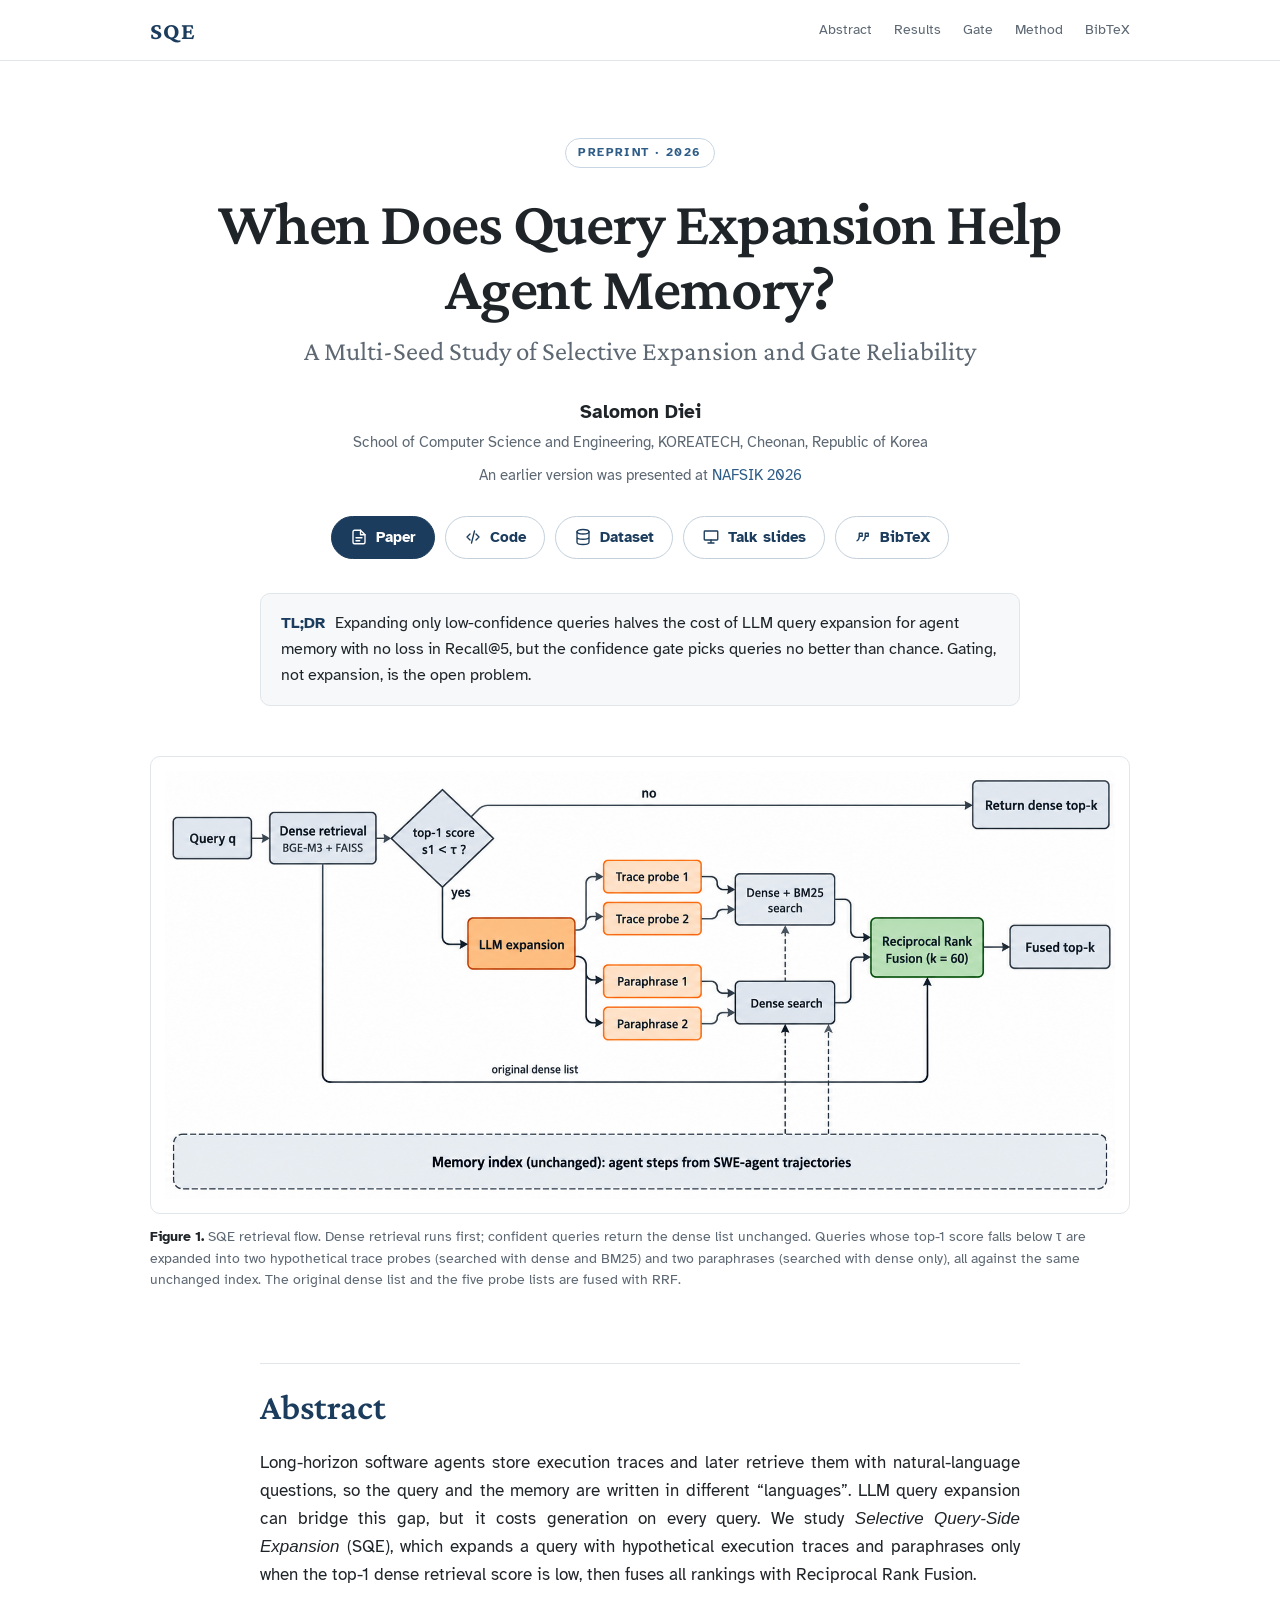
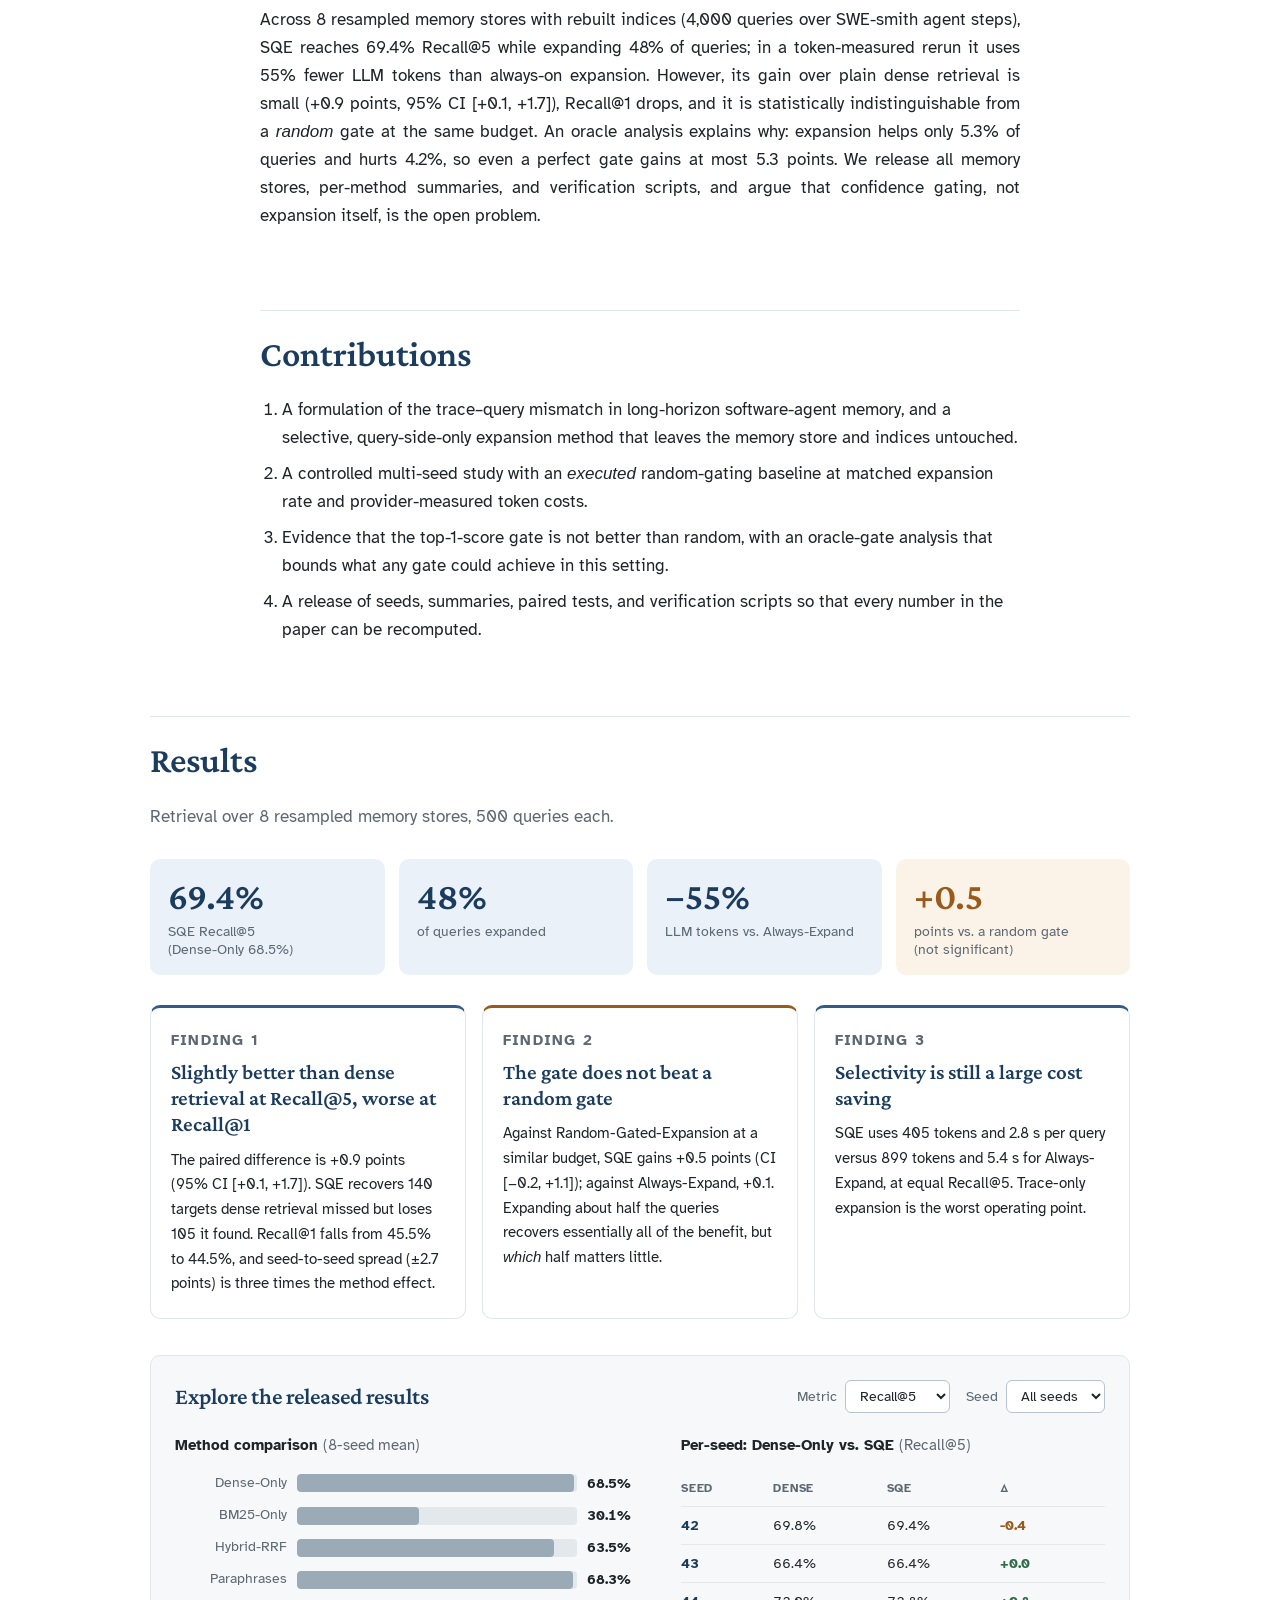
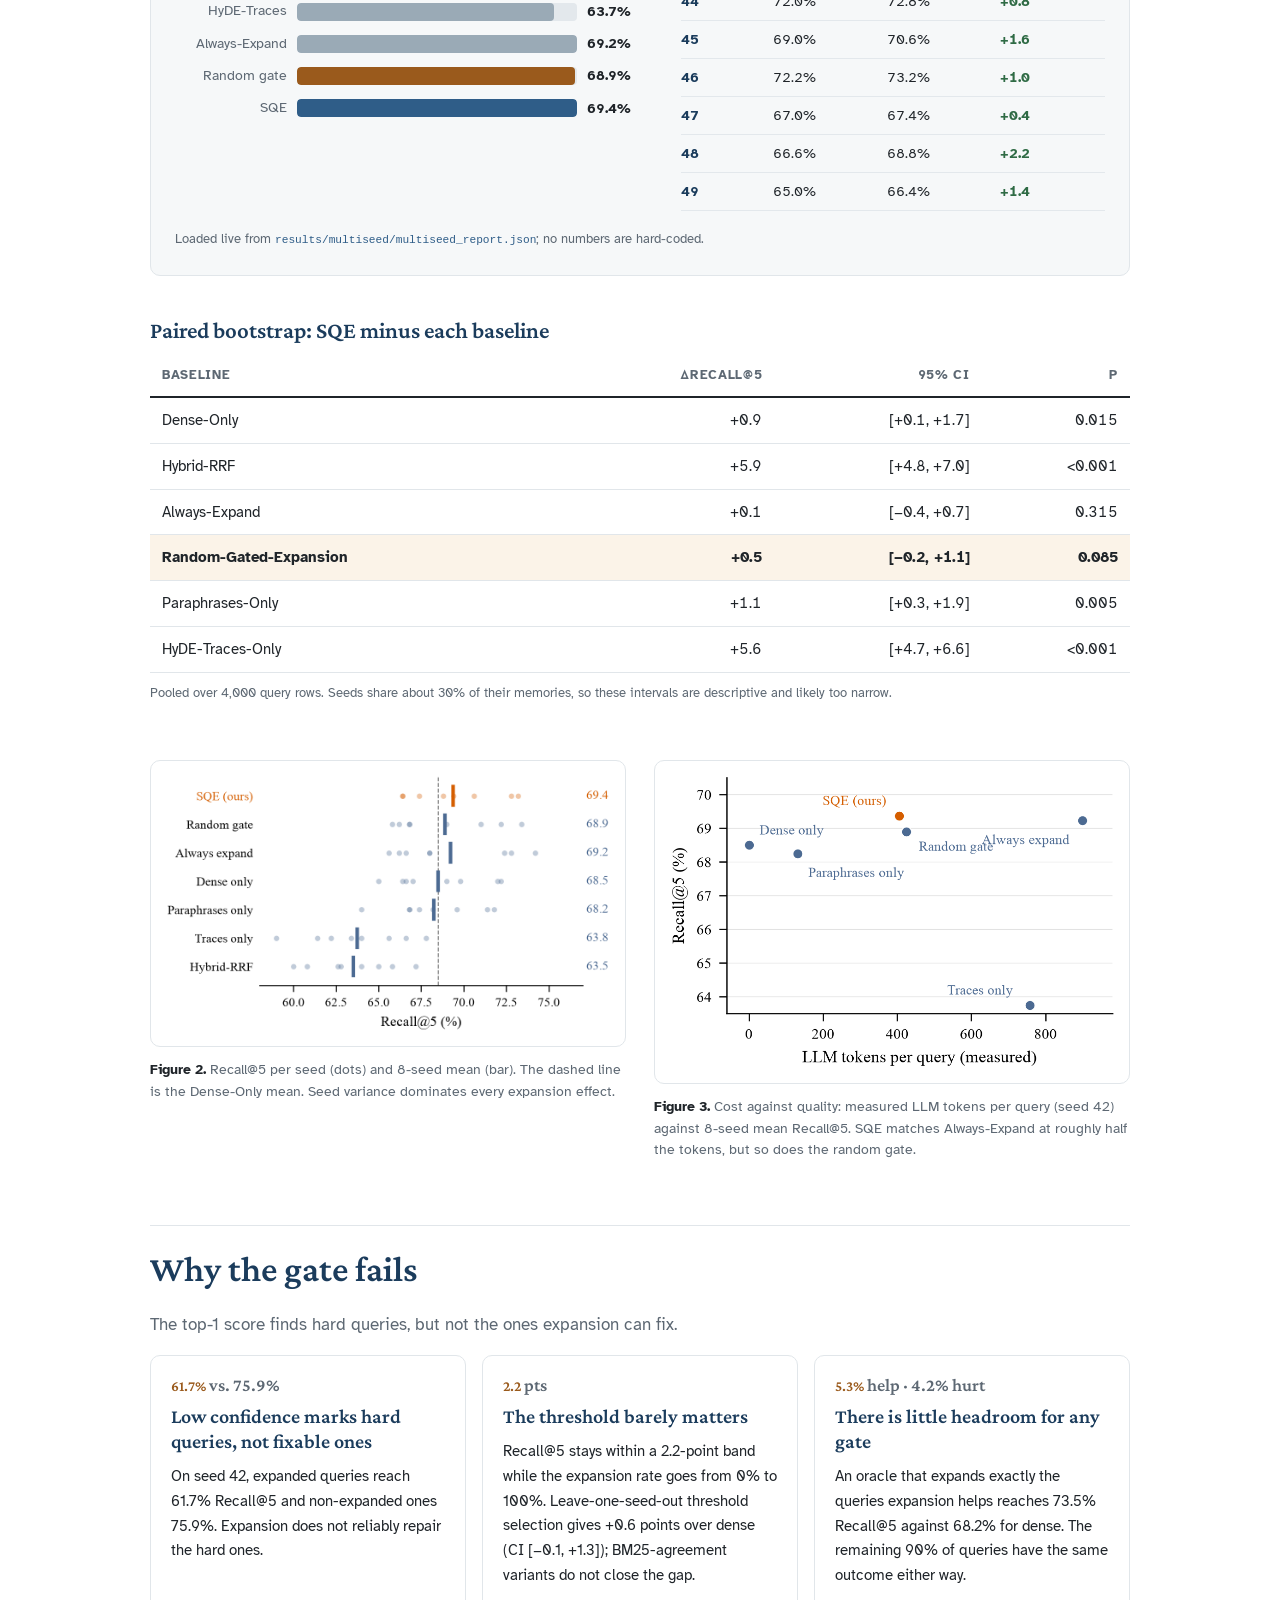
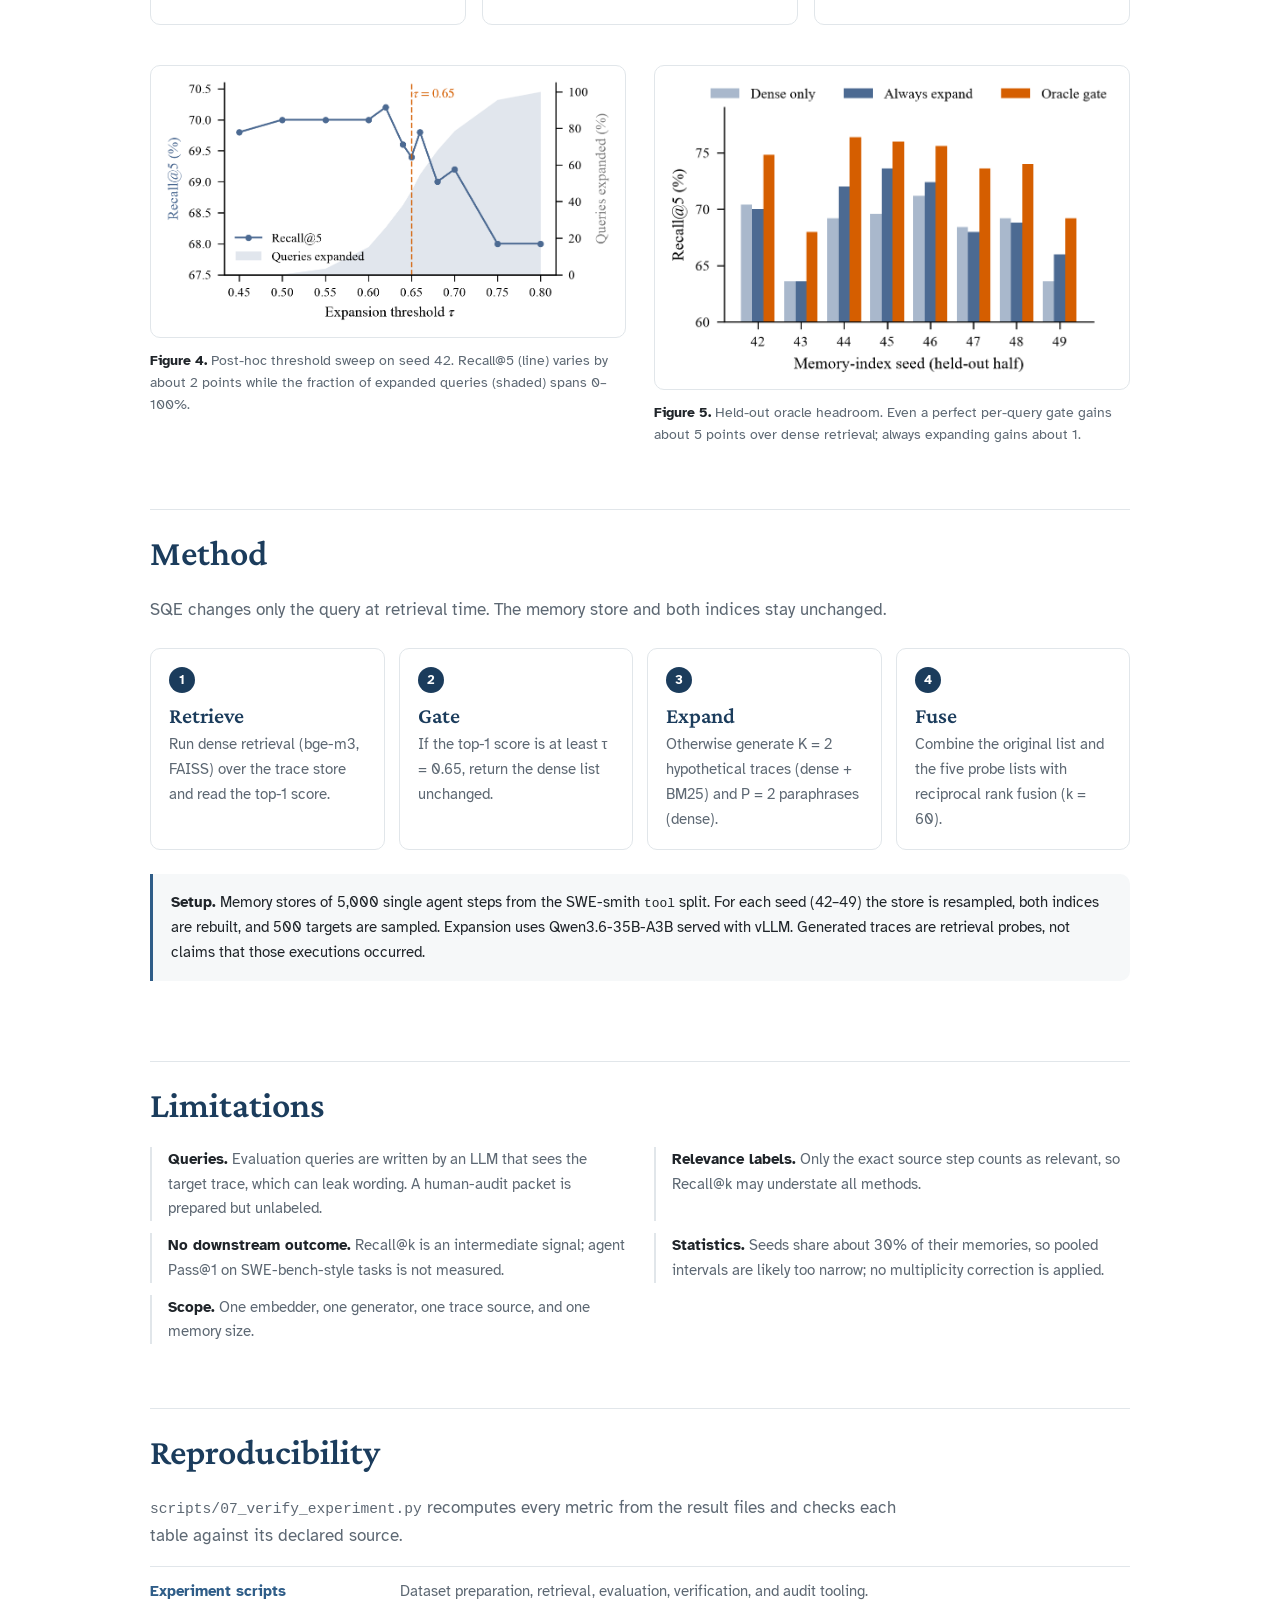
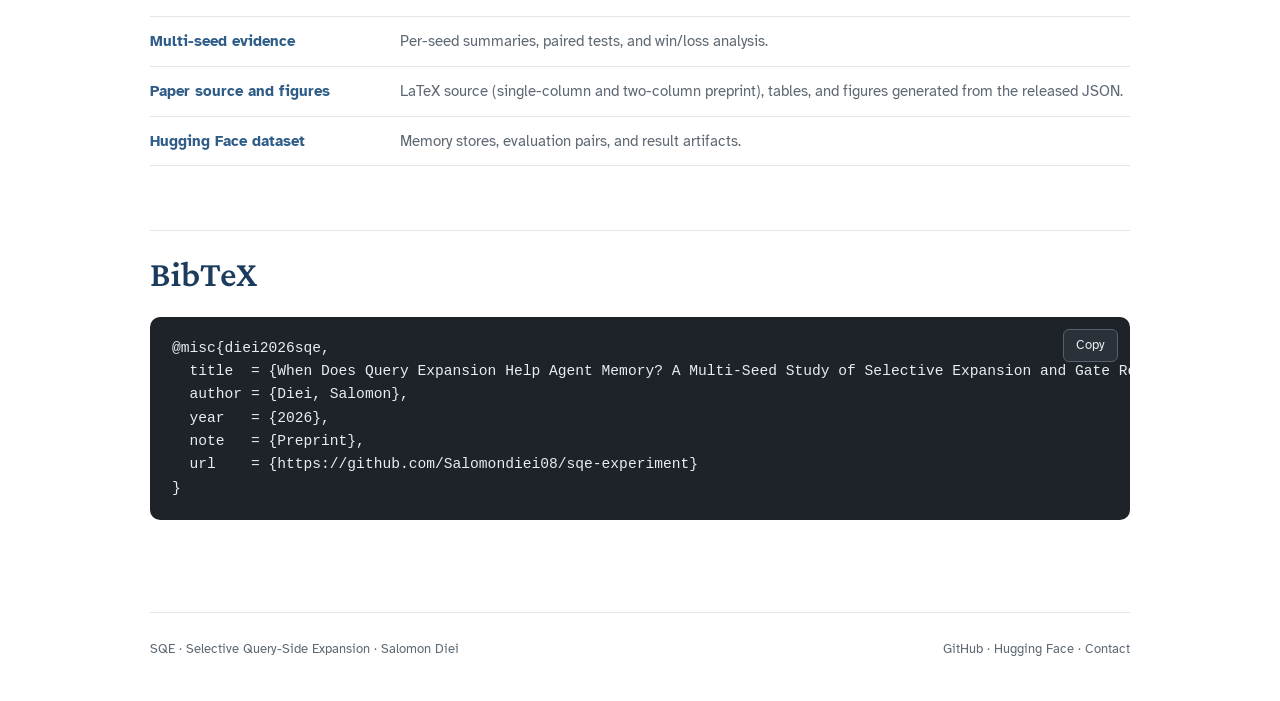
==== commit 9db58864: "Update project page to the preprint and redesign it New title, abstract, findings, paired tests, gat" ====
--- a/site/index.html
+++ b/site/index.html
@@ -3,25 +3,177 @@
 <head>
 <meta charset="utf-8">
 <meta name="viewport" content="width=device-width, initial-scale=1">
-<meta name="description" content="Selective Query-Side Expansion for long-horizon agent memory retrieval.">
-<title>Selective Query-Side Expansion for Agent Memory</title>
+<title>When Does Query Expansion Help Agent Memory? | SQE</title>
+<meta name="description" content="A multi-seed study of selective query-side expansion (SQE) for long-horizon software-agent memory: expanding only low-confidence queries halves the cost of expansion, but the confidence gate is no better than random.">
+<meta name="author" content="Salomon Diei">
+<link rel="canonical" href="https://salomondiei08.github.io/sqe-experiment/">
+<!-- Google Scholar -->
+<meta name="citation_title" content="When Does Query Expansion Help Agent Memory? A Multi-Seed Study of Selective Expansion and Gate Reliability">
+<meta name="citation_author" content="Diei, Salomon">
+<meta name="citation_publication_date" content="2026">
+<meta name="citation_pdf_url" content="https://salomondiei08.github.io/sqe-experiment/assets/sqe-paper.pdf">
+<!-- Social previews -->
+<meta property="og:type" content="article">
+<meta property="og:title" content="When Does Query Expansion Help Agent Memory?">
+<meta property="og:description" content="Selective query expansion halves the cost of always-on expansion for agent memory retrieval, but its confidence gate is no better than random. 8 seeds, 4,000 queries, all artifacts released.">
+<meta property="og:url" content="https://salomondiei08.github.io/sqe-experiment/">
+<meta property="og:image" content="https://salomondiei08.github.io/sqe-experiment/assets/social-preview.png">
+<meta property="og:image:width" content="1200">
+<meta property="og:image:height" content="630">
+<meta name="twitter:card" content="summary_large_image">
 <link rel="preconnect" href="https://fonts.googleapis.com">
 <link rel="preconnect" href="https://fonts.gstatic.com" crossorigin>
 <link href="https://fonts.googleapis.com/css2?family=Atkinson+Hyperlegible:wght@400;700&family=Crimson+Pro:wght@400;500;600;700&display=swap" rel="stylesheet">
 <link rel="stylesheet" href="./styles.css">
 </head>
 <body>
-<header class="site-header"><a class="site-name" href="#top">SQE</a><nav aria-label="Page navigation"><a href="#abstract">Abstract</a><a href="#results">Results</a><a href="#method">Method</a><a href="#citation-section">Citation</a></nav></header>
+<a class="skip-link" href="#abstract">Skip to content</a>
+<header class="site-header-wrap"><div class="site-header"><a class="site-name" href="#top">SQE</a><nav aria-label="Page navigation"><a href="#abstract">Abstract</a><a href="#results">Results</a><a href="#gate">Gate</a><a href="#method">Method</a><a href="#bibtex">BibTeX</a></nav></div></header>
+
 <main id="top" class="page">
-<section class="paper-header"><p class="venue">RESEARCH ARTIFACT · 2026</p><h1>Selective Query-Side Expansion for Long-Horizon Agent Memory Retrieval</h1><p class="authors">Salomon Diei<sup>1</sup></p><p class="affiliation"><sup>1</sup>Korea University of Technology and Education (KOREATECH)</p><p class="presentation"><a href="https://sites.google.com/view/nafsik?pli=1&amp;authuser=0" target="_blank" rel="noreferrer">Presented at NAFSIK 2026 ↗</a></p><div class="paper-links" aria-label="Research links"><a class="link-button primary" href="./assets/sqe-paper.pdf" target="_blank">Paper <span aria-hidden="true">↗</span></a><a class="link-button" href="https://github.com/Salomondiei08/sqe-experiment" target="_blank" rel="noreferrer">Code <span aria-hidden="true">↗</span></a><a class="link-button" href="https://huggingface.co/datasets/TheReinventGuy/sqe-experiment" target="_blank" rel="noreferrer">Dataset <span aria-hidden="true">↗</span></a></div></section>
-<figure class="teaser"><img src="./assets/method_overview.png" alt="Overview of selective query-side expansion"><figcaption>Figure 1. SQE keeps the memory index fixed and expands the retrieval query only when a confidence gate indicates that expansion may help.</figcaption></figure>
-<section id="abstract" class="paper-section"><h2>Abstract</h2><p>Long-horizon agents often retrieve memories written in a different language from the current query. Query expansion can improve recall, but expanding every query increases cost and can reduce precision. We study Selective Query-Side Expansion (SQE), a retrieval-time intervention that first runs dense retrieval, estimates whether the result is reliable, and expands only uncertain queries using trace-style probes and paraphrases.</p><p>Across eight independently rebuilt memory-index seeds and 4,000 paired queries, Selective-QE reaches 69.4% mean Recall@5 while expanding 46% of queries. The result is a cost-aware retrieval variant: it remains close to dense retrieval, improves over Hybrid-RRF in this evaluation, and is statistically tied with the executed random-budget control.</p></section>
-<section class="paper-section contributions"><h2>Contributions</h2><ol><li>A selective query-expansion method for long-horizon agent memory retrieval.</li><li>An evaluation across eight independent memory-index seeds with paired query comparisons.</li><li>A release containing the paper, scripts, summaries, audits, and reproducibility artifacts.</li></ol></section>
-<section id="results" class="paper-section"><h2>Results</h2><p class="section-intro">The released multiseed report is loaded below. Use the controls to inspect another metric or a single memory-index seed.</p><div class="headline-results"><div><strong>69.4%</strong><span>Selective-QE Recall@5</span></div><div><strong>46%</strong><span>Queries expanded</span></div><div><strong>8</strong><span>Independent seeds</span></div><div><strong>4,000</strong><span>Paired queries</span></div></div><div class="results-toolbar"><label for="metric-select">Metric <select id="metric-select"><option value="recall@5">Recall@5</option><option value="recall@1">Recall@1</option><option value="recall@10">Recall@10</option><option value="mrr">MRR</option></select></label><label for="seed-select">Seed <select id="seed-select"><option value="all">All seeds</option><option>42</option><option>43</option><option>44</option><option>45</option><option>46</option><option>47</option><option>48</option><option>49</option></select></label></div><div class="result-columns"><div><h3>Method comparison</h3><div id="method-chart" class="method-chart" role="img" aria-label="Method comparison chart"></div></div><div><h3>Per-seed results</h3><div id="seed-table" class="seed-table"></div></div></div><div class="cost-section"><h3>Expansion cost and recall</h3><p>Lower expansion is better. Selective-QE stays close to dense retrieval while using roughly half the expansion budget of Always-Expand.</p><div class="cost-visual"><div class="cost-axis-y"><span>higher recall</span><span>lower recall</span></div><div id="cost-plot" class="cost-plot"></div><div class="cost-axis-x"><span>0%</span><span>50%</span><span>100%</span><span>expansion rate</span></div></div></div></section>
-<section id="method" class="paper-section"><h2>Method</h2><p class="section-intro">SQE changes the query at retrieval time. The underlying memory-writing policy and memory index remain unchanged.</p><ol class="method-steps"><li><strong>Retrieve.</strong> Run dense retrieval over the existing trace store.</li><li><strong>Gate.</strong> Estimate whether the first retrieval pass is sufficient.</li><li><strong>Expand.</strong> Generate trace probes and paraphrases for uncertain queries.</li><li><strong>Fuse.</strong> Retrieve each variant and combine ranked lists with reciprocal-rank fusion.</li></ol><p class="note"><strong>Interpretation.</strong> Expansion is useful when query language and stored execution traces use different registers. It is not free: selective gating is intended to preserve much of the benefit without expanding every query.</p></section>
-<section class="paper-section artifacts"><h2>Reproducibility</h2><p class="section-intro">All release materials are organized in the repository rather than hidden behind the visualization.</p><ul><li><a href="https://github.com/Salomondiei08/sqe-experiment/tree/main/scripts" target="_blank" rel="noreferrer">Experiment scripts</a><span>Dataset preparation, retrieval, evaluation, and audit tooling.</span></li><li><a href="https://github.com/Salomondiei08/sqe-experiment/tree/main/results/multiseed" target="_blank" rel="noreferrer">Multiseed evidence</a><span>Independent seed summaries, paired tests, and win/loss analysis.</span></li><li><a href="https://github.com/Salomondiei08/sqe-experiment/tree/main/paper" target="_blank" rel="noreferrer">Paper source and figures</a><span>LaTeX source, PDF, references, and evidence inventories.</span></li><li><a href="https://huggingface.co/datasets/TheReinventGuy/sqe-experiment" target="_blank" rel="noreferrer">Hugging Face dataset</a><span>Companion evaluation materials and dataset card.</span></li></ul></section>
-<section id="citation-section" class="paper-section citation-section"><h2>Citation</h2><div class="citation-box"><code id="citation">DIEI, S. Selective Query-Side Expansion for Long-Horizon Agent Memory Retrieval. 2026.</code><button id="copy-citation" type="button">Copy</button></div><span class="copy-status" id="copy-status" role="status"></span></section>
+
+<section class="paper-header">
+  <p class="venue">Preprint · 2026</p>
+  <h1>When Does Query Expansion Help Agent Memory?</h1>
+  <p class="subtitle">A Multi-Seed Study of Selective Expansion and Gate Reliability</p>
+  <p class="authors"><a href="https://salomon.reinvent-labs.com" target="_blank" rel="noreferrer">Salomon Diei</a></p>
+  <p class="affiliation">School of Computer Science and Engineering, KOREATECH, Cheonan, Republic of Korea</p>
+  <p class="presentation">An earlier version was presented at <a href="https://sites.google.com/view/nafsik?pli=1&amp;authuser=0" target="_blank" rel="noreferrer">NAFSIK 2026</a></p>
+  <div class="paper-links" aria-label="Research links">
+    <a class="link-button primary" href="./assets/sqe-paper.pdf" target="_blank"><svg aria-hidden="true" viewBox="0 0 24 24"><path d="M14 3H6a2 2 0 0 0-2 2v14a2 2 0 0 0 2 2h12a2 2 0 0 0 2-2V9z"/><path d="M14 3v6h6M8 13h8M8 17h5"/></svg>Paper</a>
+    <a class="link-button" href="https://github.com/Salomondiei08/sqe-experiment" target="_blank" rel="noreferrer"><svg aria-hidden="true" viewBox="0 0 24 24"><path d="m8 16-4-4 4-4M16 8l4 4-4 4M14 4l-4 16"/></svg>Code</a>
+    <a class="link-button" href="https://huggingface.co/datasets/TheReinventGuy/sqe-experiment" target="_blank" rel="noreferrer"><svg aria-hidden="true" viewBox="0 0 24 24"><ellipse cx="12" cy="5" rx="8" ry="3"/><path d="M4 5v14c0 1.7 3.6 3 8 3s8-1.3 8-3V5M4 12c0 1.7 3.6 3 8 3s8-1.3 8-3"/></svg>Dataset</a>
+    <a class="link-button" href="./talk/" target="_blank"><svg aria-hidden="true" viewBox="0 0 24 24"><rect x="3" y="4" width="18" height="12" rx="1"/><path d="M12 16v4M8 20h8"/></svg>Talk slides</a>
+    <a class="link-button" href="#bibtex"><svg aria-hidden="true" viewBox="0 0 24 24"><path d="M7 7h4v4H7zM7 11c0 3-1 5-3 6M15 7h4v4h-4zM15 11c0 3-1 5-3 6"/></svg>BibTeX</a>
+  </div>
+  <p class="tldr"><strong>TL;DR</strong> Expanding only low-confidence queries halves the cost of LLM query expansion for agent memory with no loss in Recall@5, but the confidence gate picks queries no better than chance. Gating, not expansion, is the open problem.</p>
+</section>
+
+<figure class="teaser"><a href="./assets/method_overview.png" target="_blank"><img src="./assets/method_overview.png" width="1726" height="778" alt="SQE retrieval flow: dense retrieval first; queries whose top-1 score is below the threshold are expanded into trace probes and paraphrases, searched against the same index, and fused with reciprocal rank fusion."></a><figcaption><b>Figure 1.</b> SQE retrieval flow. Dense retrieval runs first; confident queries return the dense list unchanged. Queries whose top-1 score falls below τ are expanded into two hypothetical trace probes (searched with dense and BM25) and two paraphrases (searched with dense only), all against the same unchanged index. The original dense list and the five probe lists are fused with RRF.</figcaption></figure>
+
+<section id="abstract" class="paper-section narrow">
+  <h2>Abstract</h2>
+  <p>Long-horizon software agents store execution traces and later retrieve them with natural-language questions, so the query and the memory are written in different “languages”. LLM query expansion can bridge this gap, but it costs generation on every query. We study <em>Selective Query-Side Expansion</em> (SQE), which expands a query with hypothetical execution traces and paraphrases only when the top-1 dense retrieval score is low, then fuses all rankings with Reciprocal Rank Fusion.</p>
+  <p>Across 8 resampled memory stores with rebuilt indices (4,000 queries over SWE-smith agent steps), SQE reaches 69.4% Recall@5 while expanding 48% of queries; in a token-measured rerun it uses 55% fewer LLM tokens than always-on expansion. However, its gain over plain dense retrieval is small (+0.9 points, 95% CI [+0.1, +1.7]), Recall@1 drops, and it is statistically indistinguishable from a <em>random</em> gate at the same budget. An oracle analysis explains why: expansion helps only 5.3% of queries and hurts 4.2%, so even a perfect gate gains at most 5.3 points. We release all memory stores, per-method summaries, and verification scripts, and argue that confidence gating, not expansion itself, is the open problem.</p>
+</section>
+
+<section class="paper-section narrow contributions">
+  <h2>Contributions</h2>
+  <ol>
+    <li>A formulation of the trace–query mismatch in long-horizon software-agent memory, and a selective, query-side-only expansion method that leaves the memory store and indices untouched.</li>
+    <li>A controlled multi-seed study with an <em>executed</em> random-gating baseline at matched expansion rate and provider-measured token costs.</li>
+    <li>Evidence that the top-1-score gate is not better than random, with an oracle-gate analysis that bounds what any gate could achieve in this setting.</li>
+    <li>A release of seeds, summaries, paired tests, and verification scripts so that every number in the paper can be recomputed.</li>
+  </ol>
+</section>
+
+<section id="results" class="paper-section">
+  <h2>Results</h2>
+  <p class="section-intro">Retrieval over 8 resampled memory stores, 500 queries each.</p>
+
+  <div class="headline-results">
+    <div><strong>69.4%</strong><span>SQE Recall@5<br>(Dense-Only 68.5%)</span></div>
+    <div><strong>48%</strong><span>of queries expanded</span></div>
+    <div><strong>−55%</strong><span>LLM tokens vs. Always-Expand</span></div>
+    <div class="neutral"><strong>+0.5</strong><span>points vs. a random gate<br>(not significant)</span></div>
+  </div>
+
+  <div class="finding-cards">
+    <article class="finding"><p class="finding-label">Finding 1</p><h3>Slightly better than dense retrieval at Recall@5, worse at Recall@1</h3><p>The paired difference is +0.9 points (95% CI [+0.1, +1.7]). SQE recovers 140 targets dense retrieval missed but loses 105 it found. Recall@1 falls from 45.5% to 44.5%, and seed-to-seed spread (±2.7 points) is three times the method effect.</p></article>
+    <article class="finding negative"><p class="finding-label">Finding 2</p><h3>The gate does not beat a random gate</h3><p>Against Random-Gated-Expansion at a similar budget, SQE gains +0.5 points (CI [−0.2, +1.1]); against Always-Expand, +0.1. Expanding about half the queries recovers essentially all of the benefit, but <em>which</em> half matters little.</p></article>
+    <article class="finding"><p class="finding-label">Finding 3</p><h3>Selectivity is still a large cost saving</h3><p>SQE uses 405 tokens and 2.8 s per query versus 899 tokens and 5.4 s for Always-Expand, at equal Recall@5. Trace-only expansion is the worst operating point.</p></article>
+  </div>
+
+  <div class="panel interactive">
+    <div class="panel-head"><h3>Explore the released results</h3><div class="results-toolbar"><label for="metric-select">Metric <select id="metric-select"><option value="recall@5">Recall@5</option><option value="recall@1">Recall@1</option><option value="recall@10">Recall@10</option><option value="mrr">MRR</option></select></label><label for="seed-select">Seed <select id="seed-select"><option value="all">All seeds</option><option>42</option><option>43</option><option>44</option><option>45</option><option>46</option><option>47</option><option>48</option><option>49</option></select></label></div></div>
+    <div class="result-columns"><div><h4>Method comparison <span class="hint">(8-seed mean)</span></h4><div id="method-chart" class="method-chart" role="img" aria-label="Method comparison chart"></div></div><div><h4>Per-seed: Dense-Only vs. SQE <span class="hint">(Recall@5)</span></h4><div id="seed-table" class="seed-table"></div></div></div>
+    <p class="data-note">Loaded live from <a href="https://github.com/Salomondiei08/sqe-experiment/tree/main/results/multiseed" target="_blank" rel="noreferrer"><code>results/multiseed/multiseed_report.json</code></a>; no numbers are hard-coded.</p>
+  </div>
+
+  <div class="table-wrap">
+    <h3>Paired bootstrap: SQE minus each baseline</h3>
+    <table>
+      <thead><tr><th scope="col">Baseline</th><th scope="col">ΔRecall@5</th><th scope="col">95% CI</th><th scope="col">p</th></tr></thead>
+      <tbody>
+        <tr><td>Dense-Only</td><td>+0.9</td><td>[+0.1, +1.7]</td><td>0.015</td></tr>
+        <tr><td>Hybrid-RRF</td><td>+5.9</td><td>[+4.8, +7.0]</td><td>&lt;0.001</td></tr>
+        <tr><td>Always-Expand</td><td>+0.1</td><td>[−0.4, +0.7]</td><td>0.315</td></tr>
+        <tr class="key-row"><td>Random-Gated-Expansion</td><td>+0.5</td><td>[−0.2, +1.1]</td><td>0.085</td></tr>
+        <tr><td>Paraphrases-Only</td><td>+1.1</td><td>[+0.3, +1.9]</td><td>0.005</td></tr>
+        <tr><td>HyDE-Traces-Only</td><td>+5.6</td><td>[+4.7, +6.6]</td><td>&lt;0.001</td></tr>
+      </tbody>
+    </table>
+    <p class="table-note">Pooled over 4,000 query rows. Seeds share about 30% of their memories, so these intervals are descriptive and likely too narrow.</p>
+  </div>
+
+  <div class="figure-grid">
+    <figure><a href="./assets/multiseed_recall5.png" target="_blank"><img src="./assets/multiseed_recall5.png" width="1042" height="600" alt="Recall@5 per seed and 8-seed mean for each method" loading="lazy"></a><figcaption><b>Figure 2.</b> Recall@5 per seed (dots) and 8-seed mean (bar). The dashed line is the Dense-Only mean. Seed variance dominates every expansion effect.</figcaption></figure>
+    <figure><a href="./assets/cost_quality.png" target="_blank"><img src="./assets/cost_quality.png" width="874" height="576" alt="Measured LLM tokens per query against 8-seed mean Recall@5" loading="lazy"></a><figcaption><b>Figure 3.</b> Cost against quality: measured LLM tokens per query (seed 42) against 8-seed mean Recall@5. SQE matches Always-Expand at roughly half the tokens, but so does the random gate.</figcaption></figure>
+  </div>
+</section>
+
+<section id="gate" class="paper-section">
+  <h2>Why the gate fails</h2>
+  <p class="section-intro">The top-1 score finds hard queries, but not the ones expansion can fix.</p>
+  <div class="gate-cards">
+    <article><p class="big-number">61.7%<span> vs. 75.9%</span></p><h3>Low confidence marks hard queries, not fixable ones</h3><p>On seed 42, expanded queries reach 61.7% Recall@5 and non-expanded ones 75.9%. Expansion does not reliably repair the hard ones.</p></article>
+    <article><p class="big-number">2.2<span> pts</span></p><h3>The threshold barely matters</h3><p>Recall@5 stays within a 2.2-point band while the expansion rate goes from 0% to 100%. Leave-one-seed-out threshold selection gives +0.6 points over dense (CI [−0.1, +1.3]); BM25-agreement variants do not close the gap.</p></article>
+    <article><p class="big-number">5.3%<span> help · 4.2% hurt</span></p><h3>There is little headroom for any gate</h3><p>An oracle that expands exactly the queries expansion helps reaches 73.5% Recall@5 against 68.2% for dense. The remaining 90% of queries have the same outcome either way.</p></article>
+  </div>
+  <div class="figure-grid">
+    <figure><a href="./assets/threshold_sweep.png" target="_blank"><img src="./assets/threshold_sweep.png" width="1017" height="555" alt="Recall@5 and expansion rate across gate thresholds on seed 42" loading="lazy"></a><figcaption><b>Figure 4.</b> Post-hoc threshold sweep on seed 42. Recall@5 (line) varies by about 2 points while the fraction of expanded queries (shaded) spans 0–100%.</figcaption></figure>
+    <figure><a href="./assets/gate_headroom.png" target="_blank"><img src="./assets/gate_headroom.png" width="913" height="604" alt="Held-out oracle headroom compared with dense retrieval and always expanding" loading="lazy"></a><figcaption><b>Figure 5.</b> Held-out oracle headroom. Even a perfect per-query gate gains about 5 points over dense retrieval; always expanding gains about 1.</figcaption></figure>
+  </div>
+</section>
+
+<section id="method" class="paper-section">
+  <h2>Method</h2>
+  <p class="section-intro">SQE changes only the query at retrieval time. The memory store and both indices stay unchanged.</p>
+  <ol class="method-steps">
+    <li><span class="step">1</span><strong>Retrieve</strong>Run dense retrieval (bge-m3, FAISS) over the trace store and read the top-1 score.</li>
+    <li><span class="step">2</span><strong>Gate</strong>If the top-1 score is at least τ = 0.65, return the dense list unchanged.</li>
+    <li><span class="step">3</span><strong>Expand</strong>Otherwise generate K = 2 hypothetical traces (dense + BM25) and P = 2 paraphrases (dense).</li>
+    <li><span class="step">4</span><strong>Fuse</strong>Combine the original list and the five probe lists with reciprocal rank fusion (k = 60).</li>
+  </ol>
+  <p class="note"><strong>Setup.</strong> Memory stores of 5,000 single agent steps from the SWE-smith <code>tool</code> split. For each seed (42–49) the store is resampled, both indices are rebuilt, and 500 targets are sampled. Expansion uses Qwen3.6-35B-A3B served with vLLM. Generated traces are retrieval probes, not claims that those executions occurred.</p>
+</section>
+
+<section class="paper-section limitations">
+  <h2>Limitations</h2>
+  <ul>
+    <li><strong>Queries.</strong> Evaluation queries are written by an LLM that sees the target trace, which can leak wording. A human-audit packet is prepared but unlabeled.</li>
+    <li><strong>Relevance labels.</strong> Only the exact source step counts as relevant, so Recall@k may understate all methods.</li>
+    <li><strong>No downstream outcome.</strong> Recall@k is an intermediate signal; agent Pass@1 on SWE-bench-style tasks is not measured.</li>
+    <li><strong>Statistics.</strong> Seeds share about 30% of their memories, so pooled intervals are likely too narrow; no multiplicity correction is applied.</li>
+    <li><strong>Scope.</strong> One embedder, one generator, one trace source, and one memory size.</li>
+  </ul>
+</section>
+
+<section class="paper-section artifacts">
+  <h2>Reproducibility</h2>
+  <p class="section-intro"><code>scripts/07_verify_experiment.py</code> recomputes every metric from the result files and checks each table against its declared source.</p>
+  <ul>
+    <li><a href="https://github.com/Salomondiei08/sqe-experiment/tree/main/scripts" target="_blank" rel="noreferrer">Experiment scripts</a><span>Dataset preparation, retrieval, evaluation, verification, and audit tooling.</span></li>
+    <li><a href="https://github.com/Salomondiei08/sqe-experiment/tree/main/results/multiseed" target="_blank" rel="noreferrer">Multi-seed evidence</a><span>Per-seed summaries, paired tests, and win/loss analysis.</span></li>
+    <li><a href="https://github.com/Salomondiei08/sqe-experiment/tree/main/paper" target="_blank" rel="noreferrer">Paper source and figures</a><span>LaTeX source (single-column and two-column preprint), tables, and figures generated from the released JSON.</span></li>
+    <li><a href="https://huggingface.co/datasets/TheReinventGuy/sqe-experiment" target="_blank" rel="noreferrer">Hugging Face dataset</a><span>Memory stores, evaluation pairs, and result artifacts.</span></li>
+  </ul>
+</section>
+
+<section id="bibtex" class="paper-section citation-section">
+  <h2>BibTeX</h2>
+  <div class="citation-box"><pre id="citation">@misc{diei2026sqe,
+  title  = {When Does Query Expansion Help Agent Memory? A Multi-Seed Study of Selective Expansion and Gate Reliability},
+  author = {Diei, Salomon},
+  year   = {2026},
+  note   = {Preprint},
+  url    = {https://github.com/Salomondiei08/sqe-experiment}
+}</pre><button id="copy-citation" type="button">Copy</button></div>
+  <span class="copy-status" id="copy-status" role="status"></span>
+</section>
+
 </main>
-<footer class="site-footer"><span>SQE · Selective Query-Side Expansion</span><span><a href="https://github.com/Salomondiei08/sqe-experiment" target="_blank" rel="noreferrer">GitHub</a> · <a href="https://huggingface.co/datasets/TheReinventGuy/sqe-experiment" target="_blank" rel="noreferrer">Hugging Face</a></span></footer>
+<footer class="site-footer"><span>SQE · Selective Query-Side Expansion · <a href="https://salomon.reinvent-labs.com" target="_blank" rel="noreferrer">Salomon Diei</a></span><span><a href="https://github.com/Salomondiei08/sqe-experiment" target="_blank" rel="noreferrer">GitHub</a> · <a href="https://huggingface.co/datasets/TheReinventGuy/sqe-experiment" target="_blank" rel="noreferrer">Hugging Face</a> · <a href="mailto:salomon@koreatech.ac.kr">Contact</a></span></footer>
 <script src="./app.js"></script>
-</body></html>
+</body>
+</html>
--- a/site/styles.css
+++ b/site/styles.css
@@ -1,2 +1,194 @@
-:root{--ink:#20252b;--muted:#65707a;--blue:#315f8a;--blue-dark:#1d405f;--line:#dfe4e8;--paper:#fff;--soft:#f5f7f8;--max:940px}*{box-sizing:border-box}html{scroll-behavior:smooth}body{margin:0;background:var(--paper);color:var(--ink);font-family:"Atkinson Hyperlegible",Arial,sans-serif;font-size:17px;line-height:1.6}a{color:var(--blue);text-decoration:none}a:hover{text-decoration:underline}button,select{font:inherit}.site-header{width:min(var(--max),calc(100% - 40px));margin:0 auto;padding:20px 0;border-bottom:1px solid var(--line);display:flex;align-items:center;justify-content:space-between}.site-name{font:700 24px "Crimson Pro",serif;color:var(--blue-dark);letter-spacing:.04em}.site-header nav{display:flex;gap:20px;font-size:14px}.site-header nav a{color:var(--muted)}.page{width:min(var(--max),calc(100% - 40px));margin:0 auto}.paper-header{text-align:center;padding:72px 40px 54px}.venue{margin:0 0 22px;color:var(--blue);font-size:12px;font-weight:700;letter-spacing:.12em}.paper-header h1{max-width:820px;margin:0 auto;font:600 clamp(38px,5.4vw,60px)/1.08 "Crimson Pro",Georgia,serif;letter-spacing:-.02em}.authors{margin:25px 0 0;font-size:19px}.affiliation{margin:0;color:var(--muted);font-size:15px}.paper-links{display:flex;justify-content:center;gap:10px;flex-wrap:wrap;margin-top:27px}.link-button{display:inline-flex;align-items:center;gap:6px;padding:8px 17px;border:1px solid #aebdca;border-radius:4px;color:var(--blue-dark);font-size:14px}.link-button:hover{text-decoration:none;background:var(--soft);border-color:var(--blue)}.link-button.primary{background:var(--blue);border-color:var(--blue);color:#fff}.teaser{margin:0 0 70px}.teaser img{display:block;width:100%;max-height:420px;object-fit:contain;background:var(--soft);border:1px solid var(--line)}figcaption{margin-top:10px;color:var(--muted);font-size:14px}.paper-section{padding:0 0 58px;margin-bottom:4px}.paper-section h2{padding-top:20px;margin:0 0 18px;border-top:1px solid var(--line);font:600 34px/1.2 "Crimson Pro",Georgia,serif;color:var(--blue-dark)}.paper-section p{max-width:850px;margin:0 0 16px}.contributions ol{margin:0;padding-left:25px}.section-intro{color:var(--muted)}.headline-results{display:grid;grid-template-columns:repeat(4,1fr);margin:28px 0 32px;border-top:1px solid var(--line);border-bottom:1px solid var(--line)}.headline-results div{padding:18px 14px;border-right:1px solid var(--line)}.headline-results div:last-child{border-right:0}.headline-results strong{display:block;color:var(--blue-dark);font:600 34px/1 "Crimson Pro",serif}.headline-results span{display:block;margin-top:7px;color:var(--muted);font-size:13px;line-height:1.3}.results-toolbar{display:flex;gap:18px;margin:0 0 22px;padding:12px 0;border-bottom:1px solid var(--line)}.results-toolbar label{display:flex;align-items:center;gap:8px;color:var(--muted);font-size:14px}.results-toolbar select{padding:5px 8px;border:1px solid #aeb8c0;border-radius:3px;background:#fff;color:var(--ink)}.result-columns{display:grid;grid-template-columns:1fr 1fr;gap:45px}.result-columns h3,.cost-section h3{margin:0 0 14px;font:600 23px "Crimson Pro",Georgia,serif;color:var(--blue-dark)}.method-chart{display:grid;gap:9px}.bar-row{display:grid;grid-template-columns:125px 1fr 52px;align-items:center;gap:9px;font-size:13px}.bar-label{text-align:right;color:var(--muted);line-height:1.2}.bar-track{height:18px;background:#edf0f2;border-radius:2px;overflow:hidden}.bar{height:100%;background:#91a2af}.bar.highlight{background:var(--blue)}.bar-value{color:var(--blue-dark);font-weight:700}.seed-table{font-size:13px}.seed-row{display:grid;grid-template-columns:1.25fr repeat(3,1fr);gap:8px;padding:8px 0;border-bottom:1px solid #edf0f2}.seed-row.head{color:var(--muted);font-size:11px;font-weight:700}.seed-row strong{color:var(--blue-dark)}.metric-delta{color:#a15c32}.metric-delta.green{color:#42734f}.cost-section{margin-top:42px;padding-top:28px;border-top:1px solid var(--line)}.cost-section p{color:var(--muted);font-size:15px}.cost-visual{position:relative;height:210px;margin:25px 25px 45px 75px;border-left:1px solid #aeb8c0;border-bottom:1px solid #aeb8c0;background:repeating-linear-gradient(to top,transparent 0,transparent 51px,#edf0f2 52px)}.cost-plot{position:absolute;inset:12px 4px 20px 0}.cost-point{position:absolute;width:11px;height:11px;border:2px solid #fff;border-radius:50%;background:#a15c32;box-shadow:0 0 0 1px #a15c32;transform:translate(-50%,50%)}.cost-point.highlight{width:14px;height:14px;background:var(--blue);box-shadow:0 0 0 1px var(--blue)}.cost-point::after{content:attr(data-label);position:absolute;left:14px;bottom:8px;white-space:nowrap;color:var(--muted);font-size:11px}.cost-axis-y{position:absolute;left:-64px;top:0;bottom:0;display:flex;flex-direction:column;justify-content:space-between;color:var(--muted);font-size:11px;writing-mode:vertical-rl;transform:rotate(180deg)}.cost-axis-x{position:absolute;left:0;right:0;bottom:-28px;display:flex;justify-content:space-between;color:var(--muted);font-size:11px}.cost-axis-x span:last-child{margin-left:16px}.method-steps{display:grid;grid-template-columns:repeat(4,1fr);gap:0;margin:25px 0;padding:0;list-style:none;border-top:1px solid var(--line);border-bottom:1px solid var(--line)}.method-steps li{padding:18px 15px 18px 0;margin-right:15px;border-right:1px solid var(--line);font-size:15px}.method-steps li:last-child{border-right:0;margin-right:0}.method-steps strong{display:block;margin-bottom:5px;color:var(--blue-dark);font-family:"Crimson Pro",serif;font-size:23px}.note{margin-top:22px;padding:15px 18px;background:var(--soft);border-left:3px solid var(--blue);font-size:15px}.artifacts ul{list-style:none;margin:0;padding:0;border-top:1px solid var(--line)}.artifacts li{display:grid;grid-template-columns:230px 1fr;gap:20px;padding:12px 0;border-bottom:1px solid var(--line);font-size:15px}.artifacts li span{color:var(--muted)}.citation-box{display:flex;align-items:center;gap:12px;padding:15px;background:var(--soft);border:1px solid var(--line)}.citation-box code{flex:1;color:var(--ink);font:14px/1.5 "Atkinson Hyperlegible",sans-serif;white-space:normal}.citation-box button{padding:6px 12px;border:1px solid #9cabb7;border-radius:3px;background:#fff;color:var(--blue-dark);cursor:pointer}.citation-box button:hover{background:var(--blue);color:#fff}.copy-status{display:block;height:20px;color:#42734f;font-size:13px}.site-footer{width:min(var(--max),calc(100% - 40px));margin:0 auto;padding:25px 0 35px;border-top:1px solid var(--line);display:flex;justify-content:space-between;gap:20px;color:var(--muted);font-size:13px}.site-footer a{color:var(--muted)}@media(max-width:700px){body{font-size:16px}.site-header{width:min(var(--max),calc(100% - 30px))}.site-header nav{display:none}.page{width:min(var(--max),calc(100% - 30px))}.paper-header{padding:52px 8px 42px}.paper-header h1{font-size:38px}.teaser{margin-bottom:52px}.headline-results{grid-template-columns:repeat(2,1fr)}.headline-results div:nth-child(2){border-right:0}.headline-results div:nth-child(-n+2){border-bottom:1px solid var(--line)}.result-columns{grid-template-columns:1fr;gap:38px}.method-steps{grid-template-columns:1fr 1fr}.method-steps li:nth-child(2){border-right:0}.method-steps li:nth-child(-n+2){border-bottom:1px solid var(--line)}.artifacts li{grid-template-columns:1fr;gap:2px}.citation-box{align-items:stretch;flex-direction:column}.site-footer{width:min(var(--max),calc(100% - 30px));flex-direction:column;gap:5px}.bar-row{grid-template-columns:105px 1fr 48px;font-size:12px}}@media(max-width:420px){.headline-results strong{font-size:29px}.method-steps{grid-template-columns:1fr}.method-steps li{border-right:0!important;border-bottom:1px solid var(--line)}.method-steps li:last-child{border-bottom:0}.cost-visual{margin-left:62px}.cost-axis-x span:last-child{display:none}}@media(prefers-reduced-motion:reduce){*,*::before,*::after{scroll-behavior:auto!important;transition:none!important}}
- .presentation{margin:9px 0 0;font-size:15px}.presentation a{color:var(--blue-dark)}
+/* SQE project page. Dependency-free; Crimson Pro for display, Atkinson Hyperlegible for reading. */
+:root {
+  --ink: #1f2429;
+  --muted: #5d6873;
+  --blue: #2f5d88;
+  --blue-dark: #1b3c5c;
+  --blue-soft: #eaf1f8;
+  --amber: #9a5a1c;
+  --amber-soft: #fbf3e8;
+  --green: #2f6b45;
+  --line: #e1e6ea;
+  --paper: #fff;
+  --soft: #f6f8f9;
+  --max: 980px;
+  --narrow: 760px;
+  --radius: 10px;
+}
+
+* { box-sizing: border-box; }
+html { scroll-behavior: smooth; scroll-padding-top: 76px; }
+body { margin: 0; background: var(--paper); color: var(--ink); font-family: "Atkinson Hyperlegible", Arial, sans-serif; font-size: 17px; line-height: 1.65; -webkit-font-smoothing: antialiased; }
+a { color: var(--blue); text-decoration: none; }
+a:hover { text-decoration: underline; text-underline-offset: 3px; }
+button, select { font: inherit; }
+code, pre { font-family: ui-monospace, "SF Mono", Menlo, Consolas, monospace; font-size: 0.86em; }
+img { max-width: 100%; height: auto; }
+:focus-visible { outline: 2px solid var(--blue); outline-offset: 3px; border-radius: 3px; }
+
+.skip-link { position: absolute; left: -999px; top: 8px; padding: 8px 12px; background: var(--blue); color: #fff; border-radius: 6px; z-index: 20; }
+.skip-link:focus { left: 12px; }
+
+/* Header */
+.site-header-wrap { position: sticky; top: 0; z-index: 10; background: rgba(255, 255, 255, 0.88); backdrop-filter: saturate(1.4) blur(10px); border-bottom: 1px solid var(--line); }
+.site-header { width: min(var(--max), calc(100% - 40px)); margin: 0 auto; height: 60px; display: flex; align-items: center; justify-content: space-between; }
+.site-name { font: 700 24px "Crimson Pro", serif; color: var(--blue-dark); letter-spacing: 0.04em; }
+.site-name:hover { text-decoration: none; }
+.site-header nav { display: flex; gap: 22px; font-size: 14px; }
+.site-header nav a { color: var(--muted); }
+.site-header nav a:hover { color: var(--blue-dark); }
+
+.page { width: min(var(--max), calc(100% - 40px)); margin: 0 auto; }
+
+/* Title block */
+.paper-header { text-align: center; padding: 76px 20px 40px; }
+.venue { display: inline-block; margin: 0 0 22px; padding: 4px 12px; border: 1px solid #c8d6e3; border-radius: 999px; color: var(--blue); font-size: 12px; font-weight: 700; letter-spacing: 0.12em; text-transform: uppercase; }
+.paper-header h1 { max-width: 860px; margin: 0 auto; font: 600 clamp(36px, 5.6vw, 62px)/1.05 "Crimson Pro", Georgia, serif; letter-spacing: -0.02em; color: var(--ink); }
+.subtitle { max-width: 760px; margin: 14px auto 0; font: 400 clamp(21px, 2.6vw, 27px)/1.3 "Crimson Pro", Georgia, serif; color: var(--muted); }
+.authors { margin: 28px 0 2px; font-size: 19px; }
+.authors a { color: var(--ink); font-weight: 700; }
+.affiliation { margin: 0; color: var(--muted); font-size: 15px; }
+.presentation { margin: 8px 0 0; font-size: 15px; color: var(--muted); }
+.paper-links { display: flex; justify-content: center; gap: 10px; flex-wrap: wrap; margin-top: 28px; }
+.link-button { display: inline-flex; align-items: center; gap: 8px; min-height: 42px; padding: 8px 18px; border: 1px solid #c3d0db; border-radius: 999px; background: #fff; color: var(--blue-dark); font-size: 15px; font-weight: 700; transition: background-color 0.15s, border-color 0.15s; }
+.link-button svg { width: 18px; height: 18px; fill: none; stroke: currentColor; stroke-width: 1.8; stroke-linecap: round; stroke-linejoin: round; }
+.link-button:hover { text-decoration: none; background: var(--blue-soft); border-color: var(--blue); }
+.link-button.primary { background: var(--blue-dark); border-color: var(--blue-dark); color: #fff; }
+.link-button.primary:hover { background: var(--blue); }
+.tldr { max-width: 760px; margin: 34px auto 0; padding: 16px 20px; background: var(--soft); border: 1px solid var(--line); border-radius: var(--radius); text-align: left; font-size: 16px; }
+.tldr strong { margin-right: 6px; color: var(--blue-dark); }
+
+/* Figures */
+.teaser { margin: 10px 0 72px; }
+.teaser img, .figure-grid img { display: block; width: 100%; background: #fff; border: 1px solid var(--line); border-radius: var(--radius); padding: 14px; }
+figcaption { margin-top: 12px; color: var(--muted); font-size: 14px; line-height: 1.55; }
+figcaption b { color: var(--ink); }
+.figure-grid { display: grid; grid-template-columns: 1fr 1fr; gap: 28px; margin-top: 40px; }
+.figure-grid figure { margin: 0; }
+.figure-grid a:hover img, .teaser a:hover img { border-color: #b9c8d5; }
+
+/* Sections */
+.paper-section { padding: 0 0 64px; }
+.paper-section.narrow { max-width: var(--narrow); margin: 0 auto; }
+.paper-section h2 { margin: 0 0 20px; padding-top: 22px; border-top: 1px solid var(--line); font: 600 36px/1.2 "Crimson Pro", Georgia, serif; color: var(--blue-dark); }
+.paper-section h3 { margin: 0 0 10px; font: 600 23px/1.25 "Crimson Pro", Georgia, serif; color: var(--blue-dark); }
+.paper-section h4 { margin: 0 0 14px; font-size: 15px; color: var(--ink); }
+.paper-section p { margin: 0 0 16px; }
+.paper-section.narrow p { text-align: justify; hyphens: auto; }
+.contributions ol { margin: 0; padding-left: 22px; }
+.contributions li { margin-bottom: 8px; }
+.section-intro { color: var(--muted); max-width: 760px; }
+.hint { color: var(--muted); font-weight: 400; }
+
+/* Headline numbers */
+.headline-results { display: grid; grid-template-columns: repeat(4, 1fr); gap: 14px; margin: 28px 0 30px; }
+.headline-results div { padding: 18px 18px 16px; background: var(--blue-soft); border-radius: var(--radius); }
+.headline-results div.neutral { background: var(--amber-soft); }
+.headline-results strong { display: block; color: var(--blue-dark); font: 600 38px/1 "Crimson Pro", serif; }
+.headline-results div.neutral strong { color: var(--amber); }
+.headline-results span { display: block; margin-top: 8px; color: var(--muted); font-size: 13.5px; line-height: 1.35; }
+
+/* Findings */
+.finding-cards { display: grid; grid-template-columns: repeat(3, 1fr); gap: 16px; margin-bottom: 36px; }
+.finding { padding: 20px 20px 6px; border: 1px solid var(--line); border-top: 3px solid var(--blue); border-radius: var(--radius); }
+.finding.negative { border-top-color: var(--amber); }
+.finding-label { margin: 0 0 6px !important; color: var(--muted); font-size: 12px; font-weight: 700; letter-spacing: 0.08em; text-transform: uppercase; }
+.finding h3 { font-size: 21px; }
+.finding p { font-size: 15px; }
+
+/* Interactive panel */
+.panel { padding: 24px; background: var(--soft); border: 1px solid var(--line); border-radius: var(--radius); }
+.panel-head { display: flex; flex-wrap: wrap; align-items: center; justify-content: space-between; gap: 12px; margin-bottom: 20px; }
+.panel-head h3 { margin: 0; }
+.results-toolbar { display: flex; gap: 16px; }
+.results-toolbar label { display: flex; align-items: center; gap: 8px; color: var(--muted); font-size: 14px; }
+.results-toolbar select { padding: 6px 10px; border: 1px solid #b7c3cd; border-radius: 6px; background: #fff; color: var(--ink); }
+.result-columns { display: grid; grid-template-columns: 1.1fr 1fr; gap: 40px; }
+.method-chart { display: grid; gap: 9px; }
+.bar-row { display: grid; grid-template-columns: 112px 1fr 54px; align-items: center; gap: 10px; font-size: 14px; }
+.bar-label { text-align: right; color: var(--muted); line-height: 1.2; }
+.bar-track { height: 18px; background: #e3e8ec; border-radius: 4px; overflow: hidden; }
+.bar { display: block; height: 100%; background: #9aaab6; border-radius: 4px; transition: width 0.4s ease; }
+.bar.highlight { background: var(--blue); }
+.bar.control { background: var(--amber); }
+.bar-value { color: var(--ink); font-weight: 700; font-variant-numeric: tabular-nums; }
+.seed-table { font-size: 14px; font-variant-numeric: tabular-nums; }
+.seed-row { display: grid; grid-template-columns: 0.8fr repeat(3, 1fr); gap: 8px; padding: 7px 0; border-bottom: 1px solid #e3e8ec; }
+.seed-row.head { color: var(--muted); font-size: 12px; font-weight: 700; text-transform: uppercase; letter-spacing: 0.06em; }
+.seed-row strong { color: var(--blue-dark); }
+.metric-delta.up { color: var(--green); font-weight: 700; }
+.metric-delta.down { color: var(--amber); font-weight: 700; }
+.data-note { margin: 18px 0 0 !important; color: var(--muted); font-size: 13px; }
+
+/* Paired-test table */
+.table-wrap { margin-top: 40px; overflow-x: auto; }
+.table-wrap table { width: 100%; border-collapse: collapse; font-size: 15px; font-variant-numeric: tabular-nums; }
+.table-wrap th { padding: 10px 12px; text-align: left; border-bottom: 2px solid var(--ink); font-size: 13px; text-transform: uppercase; letter-spacing: 0.05em; color: var(--muted); }
+.table-wrap td { padding: 10px 12px; border-bottom: 1px solid var(--line); }
+.table-wrap td:not(:first-child), .table-wrap th:not(:first-child) { text-align: right; }
+.table-wrap tr.key-row td { background: var(--amber-soft); font-weight: 700; }
+.table-note { margin-top: 10px !important; color: var(--muted); font-size: 13px; }
+
+/* Gate cards */
+.gate-cards { display: grid; grid-template-columns: repeat(3, 1fr); gap: 16px; }
+.gate-cards article { padding: 20px; border: 1px solid var(--line); border-radius: var(--radius); }
+.big-number { margin: 0 0 10px !important; font: 600 34px/1 "Crimson Pro", serif; color: var(--amber); }
+.big-number span { font-size: 18px; color: var(--muted); }
+.gate-cards h3 { font-size: 20px; }
+.gate-cards p { font-size: 15px; }
+
+/* Method */
+.method-steps { display: grid; grid-template-columns: repeat(4, 1fr); gap: 14px; margin: 24px 0; padding: 0; list-style: none; }
+.method-steps li { padding: 18px; border: 1px solid var(--line); border-radius: var(--radius); font-size: 15px; color: var(--muted); }
+.method-steps .step { display: inline-flex; align-items: center; justify-content: center; width: 26px; height: 26px; margin-bottom: 10px; border-radius: 50%; background: var(--blue-dark); color: #fff; font-size: 13px; font-weight: 700; }
+.method-steps strong { display: block; margin-bottom: 4px; color: var(--blue-dark); font: 600 22px "Crimson Pro", serif; }
+.note { padding: 16px 18px; background: var(--soft); border-left: 3px solid var(--blue); border-radius: 0 var(--radius) var(--radius) 0; font-size: 15px; }
+
+/* Limitations */
+.limitations ul { display: grid; grid-template-columns: 1fr 1fr; gap: 12px 28px; margin: 0; padding: 0; list-style: none; }
+.limitations li { padding-left: 16px; border-left: 2px solid var(--line); font-size: 15px; color: var(--muted); }
+.limitations li strong { color: var(--ink); }
+
+/* Reproducibility */
+.artifacts ul { list-style: none; margin: 0; padding: 0; border-top: 1px solid var(--line); }
+.artifacts li { display: grid; grid-template-columns: 230px 1fr; gap: 20px; padding: 12px 0; border-bottom: 1px solid var(--line); font-size: 15px; }
+.artifacts li a { font-weight: 700; }
+.artifacts li span { color: var(--muted); }
+
+/* BibTeX */
+.citation-box { position: relative; background: #1d2329; border-radius: var(--radius); }
+.citation-box pre { margin: 0; padding: 20px 22px; overflow-x: auto; color: #e8edf1; line-height: 1.6; }
+.citation-box button { position: absolute; top: 12px; right: 12px; padding: 5px 12px; border: 1px solid #56616b; border-radius: 6px; background: #2a3138; color: #e8edf1; font-size: 13px; cursor: pointer; }
+.citation-box button:hover { background: var(--blue); border-color: var(--blue); }
+.copy-status { display: block; height: 22px; margin-top: 6px; color: var(--green); font-size: 13px; }
+
+/* Footer */
+.site-footer { width: min(var(--max), calc(100% - 40px)); margin: 0 auto; padding: 26px 0 40px; border-top: 1px solid var(--line); display: flex; justify-content: space-between; gap: 20px; color: var(--muted); font-size: 13px; }
+.site-footer a { color: var(--muted); }
+
+@media (max-width: 860px) {
+  .finding-cards, .gate-cards { grid-template-columns: 1fr; }
+  .method-steps { grid-template-columns: 1fr 1fr; }
+  .result-columns { grid-template-columns: 1fr; gap: 30px; }
+}
+@media (max-width: 700px) {
+  body { font-size: 16px; }
+  .site-header, .page, .site-footer { width: calc(100% - 32px); }
+  .site-header nav { display: none; }
+  .paper-header { padding: 48px 0 32px; }
+  .headline-results { grid-template-columns: 1fr 1fr; }
+  .figure-grid, .limitations ul { grid-template-columns: 1fr; }
+  .paper-section.narrow p { text-align: left; }
+  .artifacts li { grid-template-columns: 1fr; gap: 2px; }
+  .site-footer { flex-direction: column; gap: 6px; }
+  .bar-row { grid-template-columns: 96px 1fr 50px; font-size: 13px; }
+  .panel { padding: 18px; }
+}
+@media (max-width: 420px) {
+  .method-steps { grid-template-columns: 1fr; }
+  .headline-results strong { font-size: 32px; }
+}
+@media (prefers-reduced-motion: reduce) {
+  html { scroll-behavior: auto; }
+  *, *::before, *::after { transition: none !important; }
+}
